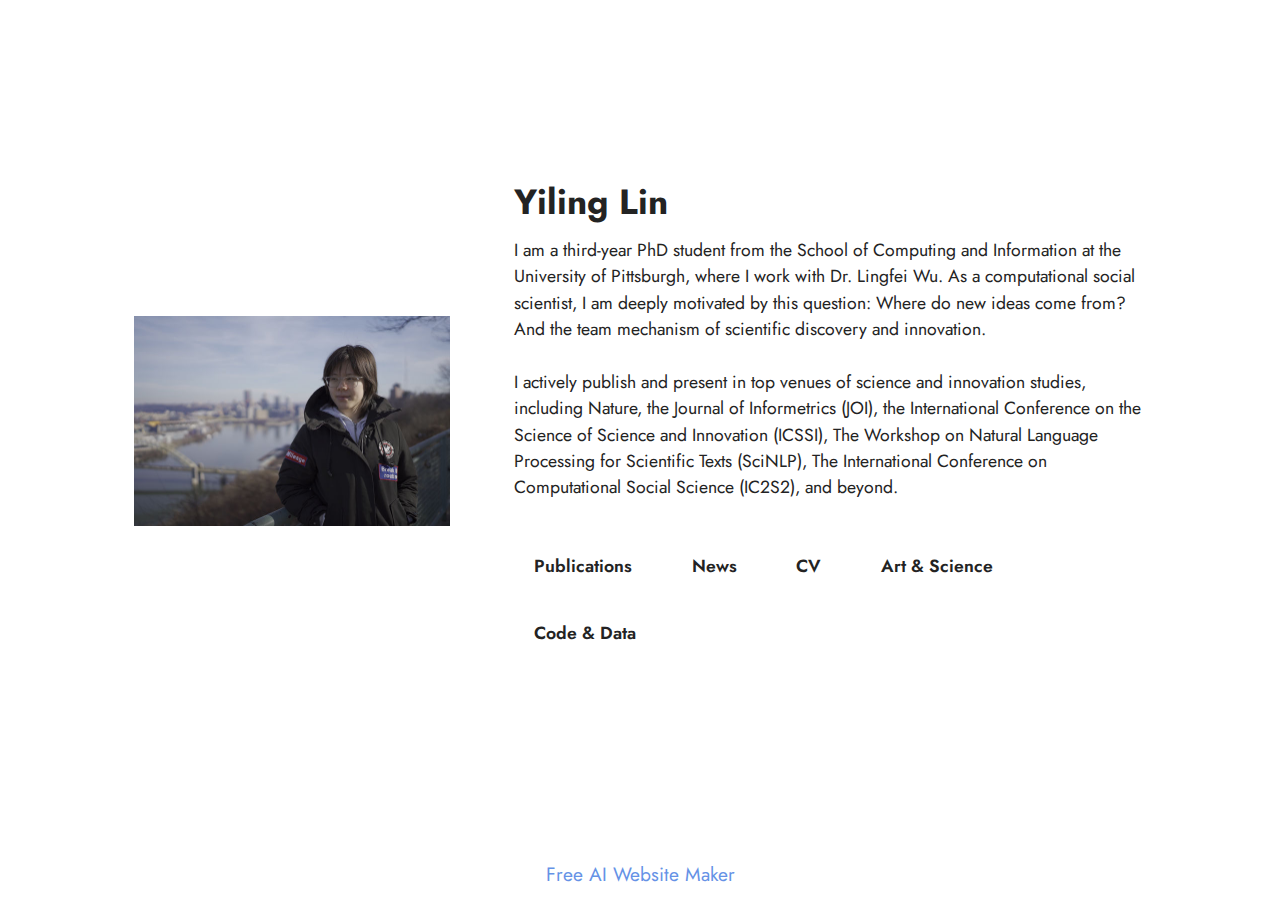
==== index.html @ d77436ad "create github pages" ====
<!DOCTYPE html>
<html  >
<head>
  <!-- Site made with Mobirise Website Builder v5.7.12, https://mobirise.com -->
  <meta charset="UTF-8">
  <meta http-equiv="X-UA-Compatible" content="IE=edge">
  <meta name="generator" content="Mobirise v5.7.12, mobirise.com">
  <meta name="viewport" content="width=device-width, initial-scale=1, minimum-scale=1">
  <link rel="shortcut icon" href="assets/images/logo5.png" type="image/x-icon">
  <meta name="description" content="">
  
  
  <title>Yiling Lin</title>
  <link rel="stylesheet" href="assets/bootstrap/css/bootstrap.min.css">
  <link rel="stylesheet" href="assets/bootstrap/css/bootstrap-grid.min.css">
  <link rel="stylesheet" href="assets/bootstrap/css/bootstrap-reboot.min.css">
  <link rel="stylesheet" href="assets/theme/css/style.css">
  <link rel="preload" href="https://fonts.googleapis.com/css?family=Jost:100,200,300,400,500,600,700,800,900,100i,200i,300i,400i,500i,600i,700i,800i,900i&display=swap" as="style" onload="this.onload=null;this.rel='stylesheet'">
  <noscript><link rel="stylesheet" href="https://fonts.googleapis.com/css?family=Jost:100,200,300,400,500,600,700,800,900,100i,200i,300i,400i,500i,600i,700i,800i,900i&display=swap"></noscript>
  <link rel="preload" as="style" href="assets/mobirise/css/mbr-additional.css"><link rel="stylesheet" href="assets/mobirise/css/mbr-additional.css" type="text/css">

  
  
  
</head>
<body>
  
  <section data-bs-version="5.1" class="features16 cid-sK4haHyXqP" id="features17-y">
    

    
    <div class="container">
        <div class="content-wrapper">
            <div class="row align-items-center">
                <div class="col-12 col-lg-4">
                    <div class="image-wrapper">
                        <img src="assets/images/yiling-632x421.jpg" alt="Mobirise">
                    </div>
                </div>
                <div class="col-12 col-lg">
                    <div class="text-wrapper">
                        <h6 class="card-title mbr-fonts-style display-5"><strong>Yiling Lin</strong></h6>
                        <p class="mbr-text mbr-fonts-style mb-4 display-4">I am a third-year PhD student from the School of Computing and Information at the University of Pittsburgh, where I work with Dr. Lingfei Wu. As a computational social scientist, I am deeply motivated by this question: Where do new ideas come from? And the team mechanism of scientific discovery and innovation.&nbsp;<br><br>I actively publish and present in top venues of science and innovation studies, including Nature, the Journal of Informetrics (JOI), the International Conference on the Science of Science and Innovation (ICSSI), The Workshop on Natural Language Processing for Scientific Texts (SciNLP), The International Conference on Computational Social Science (IC2S2), and beyond.<br></p>
                        <div class="mbr-section-btn mt-3"><a class="btn btn-black-outline display-4" href="page4.html">Publications</a> <a class="btn btn-black-outline display-4" href="page3.html">News</a> <a class="btn btn-black-outline display-4" href="assets/files/YilingLin_CV.pdf" target="_blank">CV</a> <a class="btn btn-black-outline display-4" href="page6.html">Art &amp; Science</a> <a class="btn btn-black-outline display-4" href="page5.html" target="_blank">Code &amp; Data</a></div>
                    </div>
                </div>
            </div>
        </div>
    </div>
</section><section class="display-7" style="padding: 0;align-items: center;justify-content: center;flex-wrap: wrap;    align-content: center;display: flex;position: relative;height: 4rem;"><a href="https://mobiri.se/" style="flex: 1 1;height: 4rem;position: absolute;width: 100%;z-index: 1;"><img alt="" style="height: 4rem;" src="[data-uri]"></a><p style="margin: 0;text-align: center;" class="display-7">&#8204;</p><a style="z-index:1" href="https://mobirise.com/builder/ai-website-maker.html">Free AI Website Maker</a></section><script src="assets/bootstrap/js/bootstrap.bundle.min.js"></script>  <script src="assets/smoothscroll/smooth-scroll.js"></script>  <script src="assets/ytplayer/index.js"></script>  <script src="assets/theme/js/script.js"></script>  
  
  
</body>
</html>
---- assets/theme/css/style.css ----
@charset "UTF-8";
section {
  background-color: #ffffff;
}

body {
  font-style: normal;
  line-height: 1.5;
  font-weight: 400;
  color: #232323;
  position: relative;
}

button {
  background-color: transparent;
  border-color: transparent;
}

section,
.container,
.container-fluid {
  position: relative;
  word-wrap: break-word;
}

a.mbr-iconfont:hover {
  text-decoration: none;
}

.article .lead p,
.article .lead ul,
.article .lead ol,
.article .lead pre,
.article .lead blockquote {
  margin-bottom: 0;
}

a {
  font-style: normal;
  font-weight: 400;
  cursor: pointer;
}
a, a:hover {
  text-decoration: none;
}

.mbr-section-title {
  font-style: normal;
  line-height: 1.3;
}

.mbr-section-subtitle {
  line-height: 1.3;
}

.mbr-text {
  font-style: normal;
  line-height: 1.7;
}

h1,
h2,
h3,
h4,
h5,
h6,
.display-1,
.display-2,
.display-4,
.display-5,
.display-7,
span,
p,
a {
  line-height: 1;
  word-break: break-word;
  word-wrap: break-word;
  font-weight: 400;
}

b,
strong {
  font-weight: bold;
}

input:-webkit-autofill, input:-webkit-autofill:hover, input:-webkit-autofill:focus, input:-webkit-autofill:active {
  transition-delay: 9999s;
  -webkit-transition-property: background-color, color;
  transition-property: background-color, color;
}

textarea[type=hidden] {
  display: none;
}

section {
  background-position: 50% 50%;
  background-repeat: no-repeat;
  background-size: cover;
}
section .mbr-background-video,
section .mbr-background-video-preview {
  position: absolute;
  bottom: 0;
  left: 0;
  right: 0;
  top: 0;
}

.hidden {
  visibility: hidden;
}

.mbr-z-index20 {
  z-index: 20;
}

/*! Base colors */
.mbr-white {
  color: #ffffff;
}

.mbr-black {
  color: #111111;
}

.mbr-bg-white {
  background-color: #ffffff;
}

.mbr-bg-black {
  background-color: #000000;
}

/*! Text-aligns */
.align-left {
  text-align: left;
}

.align-center {
  text-align: center;
}

.align-right {
  text-align: right;
}

/*! Font-weight  */
.mbr-light {
  font-weight: 300;
}

.mbr-regular {
  font-weight: 400;
}

.mbr-semibold {
  font-weight: 500;
}

.mbr-bold {
  font-weight: 700;
}

/*! Media  */
.media-content {
  flex-basis: 100%;
}

.media-container-row {
  display: flex;
  flex-direction: row;
  flex-wrap: wrap;
  justify-content: center;
  align-content: center;
  align-items: start;
}
.media-container-row .media-size-item {
  width: 400px;
}

.media-container-column {
  display: flex;
  flex-direction: column;
  flex-wrap: wrap;
  justify-content: center;
  align-content: center;
  align-items: stretch;
}
.media-container-column > * {
  width: 100%;
}

@media (min-width: 992px) {
  .media-container-row {
    flex-wrap: nowrap;
  }
}
figure {
  margin-bottom: 0;
  overflow: hidden;
}

figure[mbr-media-size] {
  transition: width 0.1s;
}

img,
iframe {
  display: block;
  width: 100%;
}

.card {
  background-color: transparent;
  border: none;
}

.card-box {
  width: 100%;
}

.card-img {
  text-align: center;
  flex-shrink: 0;
  -webkit-flex-shrink: 0;
}

.media {
  max-width: 100%;
  margin: 0 auto;
}

.mbr-figure {
  align-self: center;
}

.media-container > div {
  max-width: 100%;
}

.mbr-figure img,
.card-img img {
  width: 100%;
}

@media (max-width: 991px) {
  .media-size-item {
    width: auto !important;
  }

  .media {
    width: auto;
  }

  .mbr-figure {
    width: 100% !important;
  }
}
/*! Buttons */
.mbr-section-btn {
  margin-left: -0.6rem;
  margin-right: -0.6rem;
  font-size: 0;
}

.btn {
  font-weight: 600;
  border-width: 1px;
  font-style: normal;
  margin: 0.6rem 0.6rem;
  white-space: normal;
  transition: all 0.2s ease-in-out;
  display: inline-flex;
  align-items: center;
  justify-content: center;
  word-break: break-word;
}

.btn-sm {
  font-weight: 600;
  letter-spacing: 0px;
  transition: all 0.3s ease-in-out;
}

.btn-md {
  font-weight: 600;
  letter-spacing: 0px;
  transition: all 0.3s ease-in-out;
}

.btn-lg {
  font-weight: 600;
  letter-spacing: 0px;
  transition: all 0.3s ease-in-out;
}

.btn-form {
  margin: 0;
}
.btn-form:hover {
  cursor: pointer;
}

nav .mbr-section-btn {
  margin-left: 0rem;
  margin-right: 0rem;
}

/*! Btn icon margin */
.btn .mbr-iconfont,
.btn.btn-sm .mbr-iconfont {
  order: 1;
  cursor: pointer;
  margin-left: 0.5rem;
  vertical-align: sub;
}

.btn.btn-md .mbr-iconfont,
.btn.btn-md .mbr-iconfont {
  margin-left: 0.8rem;
}

.mbr-regular {
  font-weight: 400;
}

.mbr-semibold {
  font-weight: 500;
}

.mbr-bold {
  font-weight: 700;
}

[type=submit] {
  -webkit-appearance: none;
}

/*! Full-screen */
.mbr-fullscreen .mbr-overlay {
  min-height: 100vh;
}

.mbr-fullscreen {
  display: flex;
  display: -moz-flex;
  display: -ms-flex;
  display: -o-flex;
  align-items: center;
  min-height: 100vh;
  padding-top: 3rem;
  padding-bottom: 3rem;
}

/*! Map */
.map {
  height: 25rem;
  position: relative;
}
.map iframe {
  width: 100%;
  height: 100%;
}

/*! Scroll to top arrow */
.mbr-arrow-up {
  bottom: 25px;
  right: 90px;
  position: fixed;
  text-align: right;
  z-index: 5000;
  color: #ffffff;
  font-size: 22px;
}

.mbr-arrow-up a {
  background: rgba(0, 0, 0, 0.2);
  border-radius: 50%;
  color: #fff;
  display: inline-block;
  height: 60px;
  width: 60px;
  border: 2px solid #fff;
  outline-style: none !important;
  position: relative;
  text-decoration: none;
  transition: all 0.3s ease-in-out;
  cursor: pointer;
  text-align: center;
}
.mbr-arrow-up a:hover {
  background-color: rgba(0, 0, 0, 0.4);
}
.mbr-arrow-up a i {
  line-height: 60px;
}

.mbr-arrow-up-icon {
  display: block;
  color: #fff;
}

.mbr-arrow-up-icon::before {
  content: "›";
  display: inline-block;
  font-family: serif;
  font-size: 22px;
  line-height: 1;
  font-style: normal;
  position: relative;
  top: 6px;
  left: -4px;
  transform: rotate(-90deg);
}

/*! Arrow Down */
.mbr-arrow {
  position: absolute;
  bottom: 45px;
  left: 50%;
  width: 60px;
  height: 60px;
  cursor: pointer;
  background-color: rgba(80, 80, 80, 0.5);
  border-radius: 50%;
  transform: translateX(-50%);
}
@media (max-width: 767px) {
  .mbr-arrow {
    display: none;
  }
}
.mbr-arrow > a {
  display: inline-block;
  text-decoration: none;
  outline-style: none;
  -webkit-animation: arrowdown 1.7s ease-in-out infinite;
          animation: arrowdown 1.7s ease-in-out infinite;
  color: #ffffff;
}
.mbr-arrow > a > i {
  position: absolute;
  top: -2px;
  left: 15px;
  font-size: 2rem;
}

#scrollToTop a i::before {
  content: "";
  position: absolute;
  display: block;
  border-bottom: 2.5px solid #fff;
  border-left: 2.5px solid #fff;
  width: 27.8%;
  height: 27.8%;
  left: 50%;
  top: 51%;
  transform: translateY(-30%) translateX(-50%) rotate(135deg);
}

@keyframes arrowdown {
  0% {
    transform: translateY(0px);
  }
  50% {
    transform: translateY(-5px);
  }
  100% {
    transform: translateY(0px);
  }
}
@-webkit-keyframes arrowdown {
  0% {
    transform: translateY(0px);
  }
  50% {
    transform: translateY(-5px);
  }
  100% {
    transform: translateY(0px);
  }
}
@media (max-width: 500px) {
  .mbr-arrow-up {
    left: 0;
    right: 0;
    text-align: center;
  }
}
/*Gradients animation*/
@keyframes gradient-animation {
  from {
    background-position: 0% 100%;
    -webkit-animation-timing-function: ease-in-out;
            animation-timing-function: ease-in-out;
  }
  to {
    background-position: 100% 0%;
    -webkit-animation-timing-function: ease-in-out;
            animation-timing-function: ease-in-out;
  }
}
@-webkit-keyframes gradient-animation {
  from {
    background-position: 0% 100%;
    -webkit-animation-timing-function: ease-in-out;
            animation-timing-function: ease-in-out;
  }
  to {
    background-position: 100% 0%;
    -webkit-animation-timing-function: ease-in-out;
            animation-timing-function: ease-in-out;
  }
}
.bg-gradient {
  background-size: 200% 200%;
  animation: gradient-animation 5s infinite alternate;
  -webkit-animation: gradient-animation 5s infinite alternate;
}

.menu .navbar-brand {
  display: -webkit-flex;
}
.menu .navbar-brand span {
  display: flex;
  display: -webkit-flex;
}
.menu .navbar-brand .navbar-caption-wrap {
  display: -webkit-flex;
}
.menu .navbar-brand .navbar-logo img {
  display: -webkit-flex;
  width: auto;
}
@media (min-width: 768px) and (max-width: 991px) {
  .menu .navbar-toggleable-sm .navbar-nav {
    display: -ms-flexbox;
  }
}
@media (max-width: 991px) {
  .menu .navbar-collapse {
    max-height: 93.5vh;
  }
  .menu .navbar-collapse.show {
    overflow: auto;
  }
}
@media (min-width: 992px) {
  .menu .navbar-nav.nav-dropdown {
    display: -webkit-flex;
  }
  .menu .navbar-toggleable-sm .navbar-collapse {
    display: -webkit-flex !important;
  }
  .menu .collapsed .navbar-collapse {
    max-height: 93.5vh;
  }
  .menu .collapsed .navbar-collapse.show {
    overflow: auto;
  }
}
@media (max-width: 767px) {
  .menu .navbar-collapse {
    max-height: 80vh;
  }
}

.nav-link .mbr-iconfont {
  margin-right: 0.5rem;
}

.navbar {
  display: -webkit-flex;
  -webkit-flex-wrap: wrap;
  -webkit-align-items: center;
  -webkit-justify-content: space-between;
}

.navbar-collapse {
  -webkit-flex-basis: 100%;
  -webkit-flex-grow: 1;
  -webkit-align-items: center;
}

.nav-dropdown .link {
  padding: 0.667em 1.667em !important;
  margin: 0 !important;
}

.nav {
  display: -webkit-flex;
  -webkit-flex-wrap: wrap;
}

.row {
  display: -webkit-flex;
  -webkit-flex-wrap: wrap;
}

.justify-content-center {
  -webkit-justify-content: center;
}

.form-inline {
  display: -webkit-flex;
}

.card-wrapper {
  -webkit-flex: 1;
}

.carousel-control {
  z-index: 10;
  display: -webkit-flex;
}

.carousel-controls {
  display: -webkit-flex;
}

.media {
  display: -webkit-flex;
}

.form-group:focus {
  outline: none;
}

.jq-selectbox__select {
  padding: 7px 0;
  position: relative;
}

.jq-selectbox__dropdown {
  overflow: hidden;
  border-radius: 10px;
  position: absolute;
  top: 100%;
  left: 0 !important;
  width: 100% !important;
}

.jq-selectbox__trigger-arrow {
  right: 0;
  transform: translateY(-50%);
}

.jq-selectbox li {
  padding: 1.07em 0.5em;
}

input[type=range] {
  padding-left: 0 !important;
  padding-right: 0 !important;
}

.modal-dialog,
.modal-content {
  height: 100%;
}

.modal-dialog .carousel-inner {
  height: calc(100vh - 1.75rem);
}
@media (max-width: 575px) {
  .modal-dialog .carousel-inner {
    height: calc(100vh - 1rem);
  }
}

.carousel-item {
  text-align: center;
}

.carousel-item img {
  margin: auto;
}

.navbar-toggler {
  align-self: flex-start;
  padding: 0.25rem 0.75rem;
  font-size: 1.25rem;
  line-height: 1;
  background: transparent;
  border: 1px solid transparent;
  border-radius: 0.25rem;
}

.navbar-toggler:focus,
.navbar-toggler:hover {
  text-decoration: none;
  box-shadow: none;
}

.navbar-toggler-icon {
  display: inline-block;
  width: 1.5em;
  height: 1.5em;
  vertical-align: middle;
  content: "";
  background: no-repeat center center;
  background-size: 100% 100%;
}

.navbar-toggler-left {
  position: absolute;
  left: 1rem;
}

.navbar-toggler-right {
  position: absolute;
  right: 1rem;
}

.card-img {
  width: auto;
}

.menu .navbar.collapsed:not(.beta-menu) {
  flex-direction: column;
}

.carousel-item.active,
.carousel-item-next,
.carousel-item-prev {
  display: flex;
}

.note-air-layout .dropup .dropdown-menu,
.note-air-layout .navbar-fixed-bottom .dropdown .dropdown-menu {
  bottom: initial !important;
}

html,
body {
  height: auto;
  min-height: 100vh;
}

.dropup .dropdown-toggle::after {
  display: none;
}

.form-asterisk {
  font-family: initial;
  position: absolute;
  top: -2px;
  font-weight: normal;
}

.form-control-label {
  position: relative;
  cursor: pointer;
  margin-bottom: 0.357em;
  padding: 0;
}

.alert {
  color: #ffffff;
  border-radius: 0;
  border: 0;
  font-size: 1.1rem;
  line-height: 1.5;
  margin-bottom: 1.875rem;
  padding: 1.25rem;
  position: relative;
  text-align: center;
}
.alert.alert-form::after {
  background-color: inherit;
  bottom: -7px;
  content: "";
  display: block;
  height: 14px;
  left: 50%;
  margin-left: -7px;
  position: absolute;
  transform: rotate(45deg);
  width: 14px;
}

.form-control {
  background-color: #ffffff;
  background-clip: border-box;
  color: #232323;
  line-height: 1rem !important;
  height: auto;
  padding: 0.6rem 1.2rem;
  transition: border-color 0.25s ease 0s;
  border: 1px solid transparent !important;
  border-radius: 4px;
  box-shadow: rgba(0, 0, 0, 0.07) 0px 1px 1px 0px, rgba(0, 0, 0, 0.07) 0px 1px 3px 0px, rgba(0, 0, 0, 0.03) 0px 0px 0px 1px;
}
.form-active .form-control:invalid {
  border-color: red;
}

form .row {
  margin-left: -0.6rem;
  margin-right: -0.6rem;
}
form .row [class*=col] {
  padding-left: 0.6rem;
  padding-right: 0.6rem;
}

form .mbr-section-btn {
  margin: 0;
  padding-left: 0.6rem;
  padding-right: 0.6rem;
}

form .btn {
  display: flex;
  padding: 0.6rem 1.2rem;
  margin: 0;
}

form .form-check-input {
  margin-top: 0.5;
}

textarea.form-control {
  line-height: 1.5rem !important;
}

.form-group {
  margin-bottom: 1.2rem;
}

.form-control,
form .btn {
  min-height: 48px;
}

.gdpr-block label span.textGDPR input[name=gdpr] {
  top: 7px;
}

.form-control:focus {
  box-shadow: none;
}

:focus {
  outline: none;
}

.mbr-overlay {
  background-color: #000;
  bottom: 0;
  left: 0;
  opacity: 0.5;
  position: absolute;
  right: 0;
  top: 0;
  z-index: 0;
  pointer-events: none;
}

blockquote {
  font-style: italic;
  padding: 3rem;
  font-size: 1.09rem;
  position: relative;
  border-left: 3px solid;
}

ul,
ol,
pre,
blockquote {
  margin-bottom: 2.3125rem;
}

.mt-4 {
  margin-top: 2rem !important;
}

.mb-4 {
  margin-bottom: 2rem !important;
}

@media (min-width: 992px) {
  .container {
    padding-left: 16px;
    padding-right: 16px;
  }

  .row {
    margin-left: -16px;
    margin-right: -16px;
  }
  .row > [class*=col] {
    padding-left: 16px;
    padding-right: 16px;
  }
}
@media (min-width: 768px) {
  .container-fluid {
    padding-left: 32px;
    padding-right: 32px;
  }
}
@media (min-width: 768px) and (max-width: 991px) {
  .mbr-container {
    padding-left: 32px;
    padding-right: 32px;
  }
}
@media (max-width: 767px) {
  .mbr-container {
    padding-left: 16px;
    padding-right: 16px;
  }
}
.card-wrapper,
.item-wrapper {
  overflow: hidden;
}

.app-video-wrapper > img {
  opacity: 1;
}

.item {
  position: relative;
}

.dropdown-menu .dropdown-menu {
  left: 100%;
}

.dropdown-item + .dropdown-menu {
  display: none;
}

.dropdown-item:hover + .dropdown-menu,
.dropdown-menu:hover {
  display: block;
}

@media (min-aspect-ratio: 16/9) {
  .mbr-video-foreground {
    height: 300% !important;
    top: -100% !important;
  }
}
@media (max-aspect-ratio: 16/9) {
  .mbr-video-foreground {
    width: 300% !important;
    left: -100% !important;
  }
}.engine {
	position: absolute;
	text-indent: -2400px;
	text-align: center;
	padding: 0;
	top: 0;
	left: -2400px;
}
---- assets/mobirise/css/mbr-additional.css ----
body {
  font-family: Jost;
}
.display-1 {
  font-family: 'Jost', sans-serif;
  font-size: 4.6rem;
  line-height: 1.1;
}
.display-1 > .mbr-iconfont {
  font-size: 5.75rem;
}
.display-2 {
  font-family: 'Jost', sans-serif;
  font-size: 3rem;
  line-height: 1.1;
}
.display-2 > .mbr-iconfont {
  font-size: 3.75rem;
}
.display-4 {
  font-family: 'Jost', sans-serif;
  font-size: 1.1rem;
  line-height: 1.5;
}
.display-4 > .mbr-iconfont {
  font-size: 1.375rem;
}
.display-5 {
  font-family: 'Jost', sans-serif;
  font-size: 2.2rem;
  line-height: 1.5;
}
.display-5 > .mbr-iconfont {
  font-size: 2.75rem;
}
.display-7 {
  font-family: 'Jost', sans-serif;
  font-size: 1.2rem;
  line-height: 1.5;
}
.display-7 > .mbr-iconfont {
  font-size: 1.5rem;
}
/* ---- Fluid typography for mobile devices ---- */
/* 1.4 - font scale ratio ( bootstrap == 1.42857 ) */
/* 100vw - current viewport width */
/* (48 - 20)  48 == 48rem == 768px, 20 == 20rem == 320px(minimal supported viewport) */
/* 0.65 - min scale variable, may vary */
@media (max-width: 992px) {
  .display-1 {
    font-size: 3.68rem;
  }
}
@media (max-width: 768px) {
  .display-1 {
    font-size: 3.22rem;
    font-size: calc( 2.26rem + (4.6 - 2.26) * ((100vw - 20rem) / (48 - 20)));
    line-height: calc( 1.1 * (2.26rem + (4.6 - 2.26) * ((100vw - 20rem) / (48 - 20))));
  }
  .display-2 {
    font-size: 2.4rem;
    font-size: calc( 1.7rem + (3 - 1.7) * ((100vw - 20rem) / (48 - 20)));
    line-height: calc( 1.3 * (1.7rem + (3 - 1.7) * ((100vw - 20rem) / (48 - 20))));
  }
  .display-4 {
    font-size: 0.88rem;
    font-size: calc( 1.0350000000000001rem + (1.1 - 1.0350000000000001) * ((100vw - 20rem) / (48 - 20)));
    line-height: calc( 1.4 * (1.0350000000000001rem + (1.1 - 1.0350000000000001) * ((100vw - 20rem) / (48 - 20))));
  }
  .display-5 {
    font-size: 1.76rem;
    font-size: calc( 1.42rem + (2.2 - 1.42) * ((100vw - 20rem) / (48 - 20)));
    line-height: calc( 1.4 * (1.42rem + (2.2 - 1.42) * ((100vw - 20rem) / (48 - 20))));
  }
  .display-7 {
    font-size: 0.96rem;
    font-size: calc( 1.07rem + (1.2 - 1.07) * ((100vw - 20rem) / (48 - 20)));
    line-height: calc( 1.4 * (1.07rem + (1.2 - 1.07) * ((100vw - 20rem) / (48 - 20))));
  }
}
/* Buttons */
.btn {
  padding: 0.6rem 1.2rem;
  border-radius: 4px;
}
.btn-sm {
  padding: 0.6rem 1.2rem;
  border-radius: 4px;
}
.btn-md {
  padding: 0.6rem 1.2rem;
  border-radius: 4px;
}
.btn-lg {
  padding: 1rem 2.6rem;
  border-radius: 4px;
}
.bg-primary {
  background-color: #6592e6 !important;
}
.bg-success {
  background-color: #40b0bf !important;
}
.bg-info {
  background-color: #47b5ed !important;
}
.bg-warning {
  background-color: #ffe161 !important;
}
.bg-danger {
  background-color: #ff9966 !important;
}
.btn-primary,
.btn-primary:active {
  background-color: #6592e6 !important;
  border-color: #6592e6 !important;
  color: #ffffff !important;
  box-shadow: 0 2px 2px 0 rgba(0, 0, 0, 0.2);
}
.btn-primary:hover,
.btn-primary:focus,
.btn-primary.focus,
.btn-primary.active {
  color: #ffffff !important;
  background-color: #2260d2 !important;
  border-color: #2260d2 !important;
  box-shadow: 0 2px 5px 0 rgba(0, 0, 0, 0.2);
}
.btn-primary.disabled,
.btn-primary:disabled {
  color: #ffffff !important;
  background-color: #2260d2 !important;
  border-color: #2260d2 !important;
}
.btn-secondary,
.btn-secondary:active {
  background-color: #ff6666 !important;
  border-color: #ff6666 !important;
  color: #ffffff !important;
  box-shadow: 0 2px 2px 0 rgba(0, 0, 0, 0.2);
}
.btn-secondary:hover,
.btn-secondary:focus,
.btn-secondary.focus,
.btn-secondary.active {
  color: #ffffff !important;
  background-color: #ff0f0f !important;
  border-color: #ff0f0f !important;
  box-shadow: 0 2px 5px 0 rgba(0, 0, 0, 0.2);
}
.btn-secondary.disabled,
.btn-secondary:disabled {
  color: #ffffff !important;
  background-color: #ff0f0f !important;
  border-color: #ff0f0f !important;
}
.btn-info,
.btn-info:active {
  background-color: #47b5ed !important;
  border-color: #47b5ed !important;
  color: #ffffff !important;
  box-shadow: 0 2px 2px 0 rgba(0, 0, 0, 0.2);
}
.btn-info:hover,
.btn-info:focus,
.btn-info.focus,
.btn-info.active {
  color: #ffffff !important;
  background-color: #148cca !important;
  border-color: #148cca !important;
  box-shadow: 0 2px 5px 0 rgba(0, 0, 0, 0.2);
}
.btn-info.disabled,
.btn-info:disabled {
  color: #ffffff !important;
  background-color: #148cca !important;
  border-color: #148cca !important;
}
.btn-success,
.btn-success:active {
  background-color: #40b0bf !important;
  border-color: #40b0bf !important;
  color: #ffffff !important;
  box-shadow: 0 2px 2px 0 rgba(0, 0, 0, 0.2);
}
.btn-success:hover,
.btn-success:focus,
.btn-success.focus,
.btn-success.active {
  color: #ffffff !important;
  background-color: #2a747e !important;
  border-color: #2a747e !important;
  box-shadow: 0 2px 5px 0 rgba(0, 0, 0, 0.2);
}
.btn-success.disabled,
.btn-success:disabled {
  color: #ffffff !important;
  background-color: #2a747e !important;
  border-color: #2a747e !important;
}
.btn-warning,
.btn-warning:active {
  background-color: #ffe161 !important;
  border-color: #ffe161 !important;
  color: #614f00 !important;
  box-shadow: 0 2px 2px 0 rgba(0, 0, 0, 0.2);
}
.btn-warning:hover,
.btn-warning:focus,
.btn-warning.focus,
.btn-warning.active {
  color: #0a0800 !important;
  background-color: #ffd10a !important;
  border-color: #ffd10a !important;
  box-shadow: 0 2px 5px 0 rgba(0, 0, 0, 0.2);
}
.btn-warning.disabled,
.btn-warning:disabled {
  color: #614f00 !important;
  background-color: #ffd10a !important;
  border-color: #ffd10a !important;
}
.btn-danger,
.btn-danger:active {
  background-color: #ff9966 !important;
  border-color: #ff9966 !important;
  color: #ffffff !important;
  box-shadow: 0 2px 2px 0 rgba(0, 0, 0, 0.2);
}
.btn-danger:hover,
.btn-danger:focus,
.btn-danger.focus,
.btn-danger.active {
  color: #ffffff !important;
  background-color: #ff5f0f !important;
  border-color: #ff5f0f !important;
  box-shadow: 0 2px 5px 0 rgba(0, 0, 0, 0.2);
}
.btn-danger.disabled,
.btn-danger:disabled {
  color: #ffffff !important;
  background-color: #ff5f0f !important;
  border-color: #ff5f0f !important;
}
.btn-white,
.btn-white:active {
  background-color: #fafafa !important;
  border-color: #fafafa !important;
  color: #7a7a7a !important;
  box-shadow: 0 2px 2px 0 rgba(0, 0, 0, 0.2);
}
.btn-white:hover,
.btn-white:focus,
.btn-white.focus,
.btn-white.active {
  color: #4f4f4f !important;
  background-color: #cfcfcf !important;
  border-color: #cfcfcf !important;
  box-shadow: 0 2px 5px 0 rgba(0, 0, 0, 0.2);
}
.btn-white.disabled,
.btn-white:disabled {
  color: #7a7a7a !important;
  background-color: #cfcfcf !important;
  border-color: #cfcfcf !important;
}
.btn-black,
.btn-black:active {
  background-color: #232323 !important;
  border-color: #232323 !important;
  color: #ffffff !important;
  box-shadow: 0 2px 2px 0 rgba(0, 0, 0, 0.2);
}
.btn-black:hover,
.btn-black:focus,
.btn-black.focus,
.btn-black.active {
  color: #ffffff !important;
  background-color: #000000 !important;
  border-color: #000000 !important;
  box-shadow: 0 2px 5px 0 rgba(0, 0, 0, 0.2);
}
.btn-black.disabled,
.btn-black:disabled {
  color: #ffffff !important;
  background-color: #000000 !important;
  border-color: #000000 !important;
}
.btn-primary-outline,
.btn-primary-outline:active {
  background-color: transparent !important;
  border-color: transparent;
  color: #6592e6;
}
.btn-primary-outline:hover,
.btn-primary-outline:focus,
.btn-primary-outline.focus,
.btn-primary-outline.active {
  color: #2260d2 !important;
  background-color: transparent!important;
  border-color: transparent!important;
  box-shadow: none!important;
}
.btn-primary-outline.disabled,
.btn-primary-outline:disabled {
  color: #ffffff !important;
  background-color: #6592e6 !important;
  border-color: #6592e6 !important;
}
.btn-secondary-outline,
.btn-secondary-outline:active {
  background-color: transparent !important;
  border-color: transparent;
  color: #ff6666;
}
.btn-secondary-outline:hover,
.btn-secondary-outline:focus,
.btn-secondary-outline.focus,
.btn-secondary-outline.active {
  color: #ff0f0f !important;
  background-color: transparent!important;
  border-color: transparent!important;
  box-shadow: none!important;
}
.btn-secondary-outline.disabled,
.btn-secondary-outline:disabled {
  color: #ffffff !important;
  background-color: #ff6666 !important;
  border-color: #ff6666 !important;
}
.btn-info-outline,
.btn-info-outline:active {
  background-color: transparent !important;
  border-color: transparent;
  color: #47b5ed;
}
.btn-info-outline:hover,
.btn-info-outline:focus,
.btn-info-outline.focus,
.btn-info-outline.active {
  color: #148cca !important;
  background-color: transparent!important;
  border-color: transparent!important;
  box-shadow: none!important;
}
.btn-info-outline.disabled,
.btn-info-outline:disabled {
  color: #ffffff !important;
  background-color: #47b5ed !important;
  border-color: #47b5ed !important;
}
.btn-success-outline,
.btn-success-outline:active {
  background-color: transparent !important;
  border-color: transparent;
  color: #40b0bf;
}
.btn-success-outline:hover,
.btn-success-outline:focus,
.btn-success-outline.focus,
.btn-success-outline.active {
  color: #2a747e !important;
  background-color: transparent!important;
  border-color: transparent!important;
  box-shadow: none!important;
}
.btn-success-outline.disabled,
.btn-success-outline:disabled {
  color: #ffffff !important;
  background-color: #40b0bf !important;
  border-color: #40b0bf !important;
}
.btn-warning-outline,
.btn-warning-outline:active {
  background-color: transparent !important;
  border-color: transparent;
  color: #ffe161;
}
.btn-warning-outline:hover,
.btn-warning-outline:focus,
.btn-warning-outline.focus,
.btn-warning-outline.active {
  color: #ffd10a !important;
  background-color: transparent!important;
  border-color: transparent!important;
  box-shadow: none!important;
}
.btn-warning-outline.disabled,
.btn-warning-outline:disabled {
  color: #614f00 !important;
  background-color: #ffe161 !important;
  border-color: #ffe161 !important;
}
.btn-danger-outline,
.btn-danger-outline:active {
  background-color: transparent !important;
  border-color: transparent;
  color: #ff9966;
}
.btn-danger-outline:hover,
.btn-danger-outline:focus,
.btn-danger-outline.focus,
.btn-danger-outline.active {
  color: #ff5f0f !important;
  background-color: transparent!important;
  border-color: transparent!important;
  box-shadow: none!important;
}
.btn-danger-outline.disabled,
.btn-danger-outline:disabled {
  color: #ffffff !important;
  background-color: #ff9966 !important;
  border-color: #ff9966 !important;
}
.btn-black-outline,
.btn-black-outline:active {
  background-color: transparent !important;
  border-color: transparent;
  color: #232323;
}
.btn-black-outline:hover,
.btn-black-outline:focus,
.btn-black-outline.focus,
.btn-black-outline.active {
  color: #000000 !important;
  background-color: transparent!important;
  border-color: transparent!important;
  box-shadow: none!important;
}
.btn-black-outline.disabled,
.btn-black-outline:disabled {
  color: #ffffff !important;
  background-color: #232323 !important;
  border-color: #232323 !important;
}
.btn-white-outline,
.btn-white-outline:active {
  background-color: transparent !important;
  border-color: transparent;
  color: #fafafa;
}
.btn-white-outline:hover,
.btn-white-outline:focus,
.btn-white-outline.focus,
.btn-white-outline.active {
  color: #cfcfcf !important;
  background-color: transparent!important;
  border-color: transparent!important;
  box-shadow: none!important;
}
.btn-white-outline.disabled,
.btn-white-outline:disabled {
  color: #7a7a7a !important;
  background-color: #fafafa !important;
  border-color: #fafafa !important;
}
.text-primary {
  color: #6592e6 !important;
}
.text-secondary {
  color: #ff6666 !important;
}
.text-success {
  color: #40b0bf !important;
}
.text-info {
  color: #47b5ed !important;
}
.text-warning {
  color: #ffe161 !important;
}
.text-danger {
  color: #ff9966 !important;
}
.text-white {
  color: #fafafa !important;
}
.text-black {
  color: #232323 !important;
}
a.text-primary:hover,
a.text-primary:focus,
a.text-primary.active {
  color: #205ac5 !important;
}
a.text-secondary:hover,
a.text-secondary:focus,
a.text-secondary.active {
  color: #ff0000 !important;
}
a.text-success:hover,
a.text-success:focus,
a.text-success.active {
  color: #266a73 !important;
}
a.text-info:hover,
a.text-info:focus,
a.text-info.active {
  color: #1283bc !important;
}
a.text-warning:hover,
a.text-warning:focus,
a.text-warning.active {
  color: #facb00 !important;
}
a.text-danger:hover,
a.text-danger:focus,
a.text-danger.active {
  color: #ff5500 !important;
}
a.text-white:hover,
a.text-white:focus,
a.text-white.active {
  color: #c7c7c7 !important;
}
a.text-black:hover,
a.text-black:focus,
a.text-black.active {
  color: #000000 !important;
}
a[class*="text-"]:not(.nav-link):not(.dropdown-item):not([role]):not(.navbar-caption) {
  position: relative;
  background-image: transparent;
  background-size: 10000px 2px;
  background-repeat: no-repeat;
  background-position: 0px 1.2em;
  background-position: -10000px 1.2em;
}
a[class*="text-"]:not(.nav-link):not(.dropdown-item):not([role]):not(.navbar-caption):hover {
  transition: background-position 2s ease-in-out;
  background-image: linear-gradient(currentColor 50%, currentColor 50%);
  background-position: 0px 1.2em;
}
.nav-tabs .nav-link.active {
  color: #6592e6;
}
.nav-tabs .nav-link:not(.active) {
  color: #232323;
}
.alert-success {
  background-color: #70c770;
}
.alert-info {
  background-color: #47b5ed;
}
.alert-warning {
  background-color: #ffe161;
}
.alert-danger {
  background-color: #ff9966;
}
.mbr-gallery-filter li.active .btn {
  background-color: #6592e6;
  border-color: #6592e6;
  color: #ffffff;
}
.mbr-gallery-filter li.active .btn:focus {
  box-shadow: none;
}
a,
a:hover {
  color: #6592e6;
}
.mbr-plan-header.bg-primary .mbr-plan-subtitle,
.mbr-plan-header.bg-primary .mbr-plan-price-desc {
  color: #ffffff;
}
.mbr-plan-header.bg-success .mbr-plan-subtitle,
.mbr-plan-header.bg-success .mbr-plan-price-desc {
  color: #a0d8df;
}
.mbr-plan-header.bg-info .mbr-plan-subtitle,
.mbr-plan-header.bg-info .mbr-plan-price-desc {
  color: #ffffff;
}
.mbr-plan-header.bg-warning .mbr-plan-subtitle,
.mbr-plan-header.bg-warning .mbr-plan-price-desc {
  color: #ffffff;
}
.mbr-plan-header.bg-danger .mbr-plan-subtitle,
.mbr-plan-header.bg-danger .mbr-plan-price-desc {
  color: #ffffff;
}
/* Scroll to top button*/
.scrollToTop_wraper {
  display: none;
}
.form-control {
  font-family: 'Jost', sans-serif;
  font-size: 1.1rem;
  line-height: 1.5;
  font-weight: 400;
}
.form-control > .mbr-iconfont {
  font-size: 1.375rem;
}
.form-control:hover,
.form-control:focus {
  box-shadow: rgba(0, 0, 0, 0.07) 0px 1px 1px 0px, rgba(0, 0, 0, 0.07) 0px 1px 3px 0px, rgba(0, 0, 0, 0.03) 0px 0px 0px 1px;
  border-color: #6592e6 !important;
}
.form-control:-webkit-input-placeholder {
  font-family: 'Jost', sans-serif;
  font-size: 1.1rem;
  line-height: 1.5;
  font-weight: 400;
}
.form-control:-webkit-input-placeholder > .mbr-iconfont {
  font-size: 1.375rem;
}
blockquote {
  border-color: #6592e6;
}
/* Forms */
.jq-selectbox li:hover,
.jq-selectbox li.selected {
  background-color: #6592e6;
  color: #ffffff;
}
.jq-number__spin {
  transition: 0.25s ease;
}
.jq-number__spin:hover {
  border-color: #6592e6;
}
.jq-selectbox .jq-selectbox__trigger-arrow,
.jq-number__spin.minus:after,
.jq-number__spin.plus:after {
  transition: 0.4s;
  border-top-color: #353535;
  border-bottom-color: #353535;
}
.jq-selectbox:hover .jq-selectbox__trigger-arrow,
.jq-number__spin.minus:hover:after,
.jq-number__spin.plus:hover:after {
  border-top-color: #6592e6;
  border-bottom-color: #6592e6;
}
.xdsoft_datetimepicker .xdsoft_calendar td.xdsoft_default,
.xdsoft_datetimepicker .xdsoft_calendar td.xdsoft_current,
.xdsoft_datetimepicker .xdsoft_timepicker .xdsoft_time_box > div > div.xdsoft_current {
  color: #ffffff !important;
  background-color: #6592e6 !important;
  box-shadow: none !important;
}
.xdsoft_datetimepicker .xdsoft_calendar td:hover,
.xdsoft_datetimepicker .xdsoft_timepicker .xdsoft_time_box > div > div:hover {
  color: #000000 !important;
  background: #ff6666 !important;
  box-shadow: none !important;
}
.lazy-bg {
  background-image: none !important;
}
.lazy-placeholder:not(section),
.lazy-none {
  display: block;
  position: relative;
  padding-bottom: 56.25%;
  width: 100%;
  height: auto;
}
iframe.lazy-placeholder,
.lazy-placeholder:after {
  content: '';
  position: absolute;
  width: 200px;
  height: 200px;
  background: transparent no-repeat center;
  background-size: contain;
  top: 50%;
  left: 50%;
  transform: translateX(-50%) translateY(-50%);
  background-image: url("data:image/svg+xml;charset=UTF-8,%3csvg width='32' height='32' viewBox='0 0 64 64' xmlns='http://www.w3.org/2000/svg' stroke='%236592e6' %3e%3cg fill='none' fill-rule='evenodd'%3e%3cg transform='translate(16 16)' stroke-width='2'%3e%3ccircle stroke-opacity='.5' cx='16' cy='16' r='16'/%3e%3cpath d='M32 16c0-9.94-8.06-16-16-16'%3e%3canimateTransform attributeName='transform' type='rotate' from='0 16 16' to='360 16 16' dur='1s' repeatCount='indefinite'/%3e%3c/path%3e%3c/g%3e%3c/g%3e%3c/svg%3e");
}
section.lazy-placeholder:after {
  opacity: 0.5;
}
body {
  overflow-x: hidden;
}
a {
  transition: color 0.6s;
}
.cid-sK4haHyXqP {
  padding-top: 6rem;
  padding-bottom: 6rem;
  background-color: #ffffff;
}
.cid-sK4haHyXqP .content-wrapper {
  background: #ffffff;
}
@media (max-width: 991px) {
  .cid-sK4haHyXqP .content-wrapper .image-wrapper {
    margin-bottom: 2rem;
  }
}
@media (max-width: 767px) {
  .cid-sK4haHyXqP .content-wrapper {
    padding: 1rem;
  }
}
@media (min-width: 768px) and (max-width: 991px) {
  .cid-sK4haHyXqP .content-wrapper {
    padding: 2rem;
  }
}
@media (min-width: 992px) {
  .cid-sK4haHyXqP .content-wrapper {
    padding: 5rem 3rem;
  }
  .cid-sK4haHyXqP .content-wrapper .text-wrapper {
    padding-left: 2rem;
  }
}
.cid-sK4haHyXqP .image-wrapper img {
  width: 100%;
  object-fit: cover;
}
.cid-sHP4jUs3po {
  padding-top: 2rem;
  padding-bottom: 2rem;
  background-color: #ffffff;
}
@media (max-width: 991px) {
  .cid-sHP4jUs3po .image-wrapper {
    margin-bottom: 1rem;
  }
}
.cid-sHP4jUs3po img {
  width: 100%;
}
@media (min-width: 992px) {
  .cid-sHP4jUs3po .text-wrapper {
    padding: 2rem;
  }
}
.cid-sIXgaRBSRT {
  background-image: url("../../../assets/images/lightning-1280p-1280x720.jpeg");
}
.cid-sIXgaRBSRT .mbr-text,
.cid-sIXgaRBSRT .mbr-section-btn {
  text-align: left;
  color: #e6c63b;
}
.cid-sIXgaRBSRT .mbr-section-title {
  color: #e6c63b;
}
.cid-tuxSkjyngw {
  padding-top: 5rem;
  padding-bottom: 5rem;
  background-image: url("../../../assets/images/background1.jpeg");
}
.cid-tuxSkjyngw ul {
  list-style: none;
  margin: 0;
  padding-left: 2.5rem;
}
.cid-tuxSkjyngw li {
  position: relative;
  margin-bottom: 1rem;
}
.cid-tuxSkjyngw ul li::before {
  position: absolute;
  left: -1.6rem;
  content: "\2022";
  color: #6592e6;
  font-weight: bold;
  font-size: 2rem;
  width: 1.6rem;
}
.cid-sIXjGyiwjg {
  padding-top: 5rem;
  padding-bottom: 5rem;
  background-color: #ffffff;
}
.cid-sIXjGyiwjg ul {
  list-style: none;
  margin: 0;
  padding-left: 2.5rem;
}
.cid-sIXjGyiwjg li {
  position: relative;
  margin-bottom: 1rem;
}
.cid-sIXjGyiwjg ul li::before {
  position: absolute;
  left: -1.6rem;
  content: "\2022";
  color: #6592e6;
  font-weight: bold;
  font-size: 2rem;
  width: 1.6rem;
}
.cid-t8GYd4qgl1 {
  padding-top: 6rem;
  padding-bottom: 6rem;
  background-color: #ffffff;
}
@media (max-width: 991px) {
  .cid-t8GYd4qgl1 .image-wrapper {
    margin-bottom: 1rem;
  }
}
.cid-t8GYd4qgl1 img {
  width: 100%;
}
@media (min-width: 992px) {
  .cid-t8GYd4qgl1 .text-wrapper {
    padding: 2rem;
  }
}
.cid-t8GYd4qgl1 .mbr-text {
  color: #000000;
  text-align: left;
}
.cid-t8FV9rfm8u {
  padding-top: 0rem;
  padding-bottom: 0rem;
  background-color: #ffffff;
}
@media (max-width: 991px) {
  .cid-t8FV9rfm8u .image-wrapper {
    margin-bottom: 1rem;
  }
}
.cid-t8FV9rfm8u img {
  width: 100%;
}
@media (min-width: 992px) {
  .cid-t8FV9rfm8u .text-wrapper {
    padding: 2rem;
  }
}
.cid-t7T5ZBcPwJ {
  background-image: url("../../../assets/images/figure-ed2-2000x1000.png");
}
.cid-tuxNuOvUkB {
  padding-top: 5rem;
  padding-bottom: 5rem;
  background-color: #ffffff;
}
@media (min-width: 992px) {
  .cid-tuxNuOvUkB .carousel {
    min-height: 800px;
  }
  .cid-tuxNuOvUkB .carousel img {
    max-height: 800px;
    object-fit: contain;
  }
}
@media (max-width: 991px) and (min-width: 768px) {
  .cid-tuxNuOvUkB .carousel {
    min-height: 520px;
  }
  .cid-tuxNuOvUkB .carousel img {
    max-height: 520px;
    object-fit: contain;
  }
}
@media (max-width: 767px) {
  .cid-tuxNuOvUkB .carousel {
    min-height: 440px;
  }
  .cid-tuxNuOvUkB .carousel img {
    max-height: 440px;
    object-fit: contain;
  }
  .cid-tuxNuOvUkB .container .carousel-control {
    margin-bottom: 0;
  }
  .cid-tuxNuOvUkB .content-slider-wrap {
    width: 100% !important;
  }
}
.cid-tuxNuOvUkB .carousel,
.cid-tuxNuOvUkB .carousel-inner {
  display: flex;
  align-items: center;
}
.cid-tuxNuOvUkB .item-wrapper {
  width: 100%;
}
.cid-tuxNuOvUkB .carousel-caption {
  bottom: 40px;
}
.cid-tuxNuOvUkB .carousel-control:hover {
  background: #1b1b1b;
  color: #fff;
  opacity: 1;
}
.cid-tuxNuOvUkB .mobi-mbri-arrow-next {
  margin-left: 5px;
}
.cid-tuxNuOvUkB .mobi-mbri-arrow-prev {
  margin-right: 5px;
}
.cid-tuxNuOvUkB .container .carousel-indicators {
  margin-bottom: 3px;
}
.cid-tuxNuOvUkB .carousel-control {
  top: 50%;
  width: 60px;
  height: 60px;
  margin-top: -1.5rem;
  font-size: 22px;
  background-color: rgba(0, 0, 0, 0.5);
  border: 2px solid #fff;
  border-radius: 50%;
  transition: all 0.3s;
}
.cid-tuxNuOvUkB .carousel-control.carousel-control-prev {
  left: 0;
  margin-left: 2.5rem;
}
.cid-tuxNuOvUkB .carousel-control.carousel-control-next {
  right: 0;
  margin-right: 2.5rem;
}
@media (max-width: 767px) {
  .cid-tuxNuOvUkB .carousel-control {
    top: auto;
    bottom: 1rem;
  }
}
.cid-tuxNuOvUkB .carousel-indicators {
  position: absolute;
  bottom: 0;
  margin-bottom: 1.5rem !important;
}
.cid-tuxNuOvUkB .carousel-indicators li {
  max-width: 15px;
  height: 15px;
  width: 15px;
  max-height: 15px;
  margin: 3px;
  background-color: rgba(0, 0, 0, 0.5);
  border: 2px solid #fff;
  border-radius: 50%;
  opacity: 0.5;
  transition: all 0.3s;
}
.cid-tuxNuOvUkB .carousel-indicators li.active,
.cid-tuxNuOvUkB .carousel-indicators li:hover {
  opacity: 0.9;
}
.cid-tuxNuOvUkB .carousel-indicators li::after,
.cid-tuxNuOvUkB .carousel-indicators li::before {
  content: none;
}
.cid-tuxNuOvUkB .carousel-indicators.ie-fix {
  left: 50%;
  display: block;
  width: 60%;
  margin-left: -30%;
  text-align: center;
}
@media (max-width: 768px) {
  .cid-tuxNuOvUkB .carousel-indicators {
    display: none !important;
  }
}
.cid-tuxNuOvUkB P {
  color: #ffffff;
}
.cid-tuxNuOvUkB H5 {
  text-align: right;
}
.cid-tuxBd8ihNC {
  background-color: #ffffff;
}
@media (max-width: 991px) {
  .cid-tuxBd8ihNC .image-wrapper {
    margin-bottom: 1rem;
  }
}
.cid-tuxBd8ihNC img {
  width: 100%;
}
@media (min-width: 992px) {
  .cid-tuxBd8ihNC .text-wrapper {
    padding: 2rem;
  }
}
.cid-tUc5aRw17m {
  background-color: #ffffff;
}
@media (max-width: 991px) {
  .cid-tUc5aRw17m .image-wrapper {
    margin-bottom: 1rem;
  }
}
.cid-tUc5aRw17m img {
  width: 100%;
}
@media (min-width: 992px) {
  .cid-tUc5aRw17m .text-wrapper {
    padding: 2rem;
  }
}
---- assets/mobirise/css/mbr-additional.css ----
body {
  font-family: Jost;
}
.display-1 {
  font-family: 'Jost', sans-serif;
  font-size: 4.6rem;
  line-height: 1.1;
}
.display-1 > .mbr-iconfont {
  font-size: 5.75rem;
}
.display-2 {
  font-family: 'Jost', sans-serif;
  font-size: 3rem;
  line-height: 1.1;
}
.display-2 > .mbr-iconfont {
  font-size: 3.75rem;
}
.display-4 {
  font-family: 'Jost', sans-serif;
  font-size: 1.1rem;
  line-height: 1.5;
}
.display-4 > .mbr-iconfont {
  font-size: 1.375rem;
}
.display-5 {
  font-family: 'Jost', sans-serif;
  font-size: 2.2rem;
  line-height: 1.5;
}
.display-5 > .mbr-iconfont {
  font-size: 2.75rem;
}
.display-7 {
  font-family: 'Jost', sans-serif;
  font-size: 1.2rem;
  line-height: 1.5;
}
.display-7 > .mbr-iconfont {
  font-size: 1.5rem;
}
/* ---- Fluid typography for mobile devices ---- */
/* 1.4 - font scale ratio ( bootstrap == 1.42857 ) */
/* 100vw - current viewport width */
/* (48 - 20)  48 == 48rem == 768px, 20 == 20rem == 320px(minimal supported viewport) */
/* 0.65 - min scale variable, may vary */
@media (max-width: 992px) {
  .display-1 {
    font-size: 3.68rem;
  }
}
@media (max-width: 768px) {
  .display-1 {
    font-size: 3.22rem;
    font-size: calc( 2.26rem + (4.6 - 2.26) * ((100vw - 20rem) / (48 - 20)));
    line-height: calc( 1.1 * (2.26rem + (4.6 - 2.26) * ((100vw - 20rem) / (48 - 20))));
  }
  .display-2 {
    font-size: 2.4rem;
    font-size: calc( 1.7rem + (3 - 1.7) * ((100vw - 20rem) / (48 - 20)));
    line-height: calc( 1.3 * (1.7rem + (3 - 1.7) * ((100vw - 20rem) / (48 - 20))));
  }
  .display-4 {
    font-size: 0.88rem;
    font-size: calc( 1.0350000000000001rem + (1.1 - 1.0350000000000001) * ((100vw - 20rem) / (48 - 20)));
    line-height: calc( 1.4 * (1.0350000000000001rem + (1.1 - 1.0350000000000001) * ((100vw - 20rem) / (48 - 20))));
  }
  .display-5 {
    font-size: 1.76rem;
    font-size: calc( 1.42rem + (2.2 - 1.42) * ((100vw - 20rem) / (48 - 20)));
    line-height: calc( 1.4 * (1.42rem + (2.2 - 1.42) * ((100vw - 20rem) / (48 - 20))));
  }
  .display-7 {
    font-size: 0.96rem;
    font-size: calc( 1.07rem + (1.2 - 1.07) * ((100vw - 20rem) / (48 - 20)));
    line-height: calc( 1.4 * (1.07rem + (1.2 - 1.07) * ((100vw - 20rem) / (48 - 20))));
  }
}
/* Buttons */
.btn {
  padding: 0.6rem 1.2rem;
  border-radius: 4px;
}
.btn-sm {
  padding: 0.6rem 1.2rem;
  border-radius: 4px;
}
.btn-md {
  padding: 0.6rem 1.2rem;
  border-radius: 4px;
}
.btn-lg {
  padding: 1rem 2.6rem;
  border-radius: 4px;
}
.bg-primary {
  background-color: #6592e6 !important;
}
.bg-success {
  background-color: #40b0bf !important;
}
.bg-info {
  background-color: #47b5ed !important;
}
.bg-warning {
  background-color: #ffe161 !important;
}
.bg-danger {
  background-color: #ff9966 !important;
}
.btn-primary,
.btn-primary:active {
  background-color: #6592e6 !important;
  border-color: #6592e6 !important;
  color: #ffffff !important;
  box-shadow: 0 2px 2px 0 rgba(0, 0, 0, 0.2);
}
.btn-primary:hover,
.btn-primary:focus,
.btn-primary.focus,
.btn-primary.active {
  color: #ffffff !important;
  background-color: #2260d2 !important;
  border-color: #2260d2 !important;
  box-shadow: 0 2px 5px 0 rgba(0, 0, 0, 0.2);
}
.btn-primary.disabled,
.btn-primary:disabled {
  color: #ffffff !important;
  background-color: #2260d2 !important;
  border-color: #2260d2 !important;
}
.btn-secondary,
.btn-secondary:active {
  background-color: #ff6666 !important;
  border-color: #ff6666 !important;
  color: #ffffff !important;
  box-shadow: 0 2px 2px 0 rgba(0, 0, 0, 0.2);
}
.btn-secondary:hover,
.btn-secondary:focus,
.btn-secondary.focus,
.btn-secondary.active {
  color: #ffffff !important;
  background-color: #ff0f0f !important;
  border-color: #ff0f0f !important;
  box-shadow: 0 2px 5px 0 rgba(0, 0, 0, 0.2);
}
.btn-secondary.disabled,
.btn-secondary:disabled {
  color: #ffffff !important;
  background-color: #ff0f0f !important;
  border-color: #ff0f0f !important;
}
.btn-info,
.btn-info:active {
  background-color: #47b5ed !important;
  border-color: #47b5ed !important;
  color: #ffffff !important;
  box-shadow: 0 2px 2px 0 rgba(0, 0, 0, 0.2);
}
.btn-info:hover,
.btn-info:focus,
.btn-info.focus,
.btn-info.active {
  color: #ffffff !important;
  background-color: #148cca !important;
  border-color: #148cca !important;
  box-shadow: 0 2px 5px 0 rgba(0, 0, 0, 0.2);
}
.btn-info.disabled,
.btn-info:disabled {
  color: #ffffff !important;
  background-color: #148cca !important;
  border-color: #148cca !important;
}
.btn-success,
.btn-success:active {
  background-color: #40b0bf !important;
  border-color: #40b0bf !important;
  color: #ffffff !important;
  box-shadow: 0 2px 2px 0 rgba(0, 0, 0, 0.2);
}
.btn-success:hover,
.btn-success:focus,
.btn-success.focus,
.btn-success.active {
  color: #ffffff !important;
  background-color: #2a747e !important;
  border-color: #2a747e !important;
  box-shadow: 0 2px 5px 0 rgba(0, 0, 0, 0.2);
}
.btn-success.disabled,
.btn-success:disabled {
  color: #ffffff !important;
  background-color: #2a747e !important;
  border-color: #2a747e !important;
}
.btn-warning,
.btn-warning:active {
  background-color: #ffe161 !important;
  border-color: #ffe161 !important;
  color: #614f00 !important;
  box-shadow: 0 2px 2px 0 rgba(0, 0, 0, 0.2);
}
.btn-warning:hover,
.btn-warning:focus,
.btn-warning.focus,
.btn-warning.active {
  color: #0a0800 !important;
  background-color: #ffd10a !important;
  border-color: #ffd10a !important;
  box-shadow: 0 2px 5px 0 rgba(0, 0, 0, 0.2);
}
.btn-warning.disabled,
.btn-warning:disabled {
  color: #614f00 !important;
  background-color: #ffd10a !important;
  border-color: #ffd10a !important;
}
.btn-danger,
.btn-danger:active {
  background-color: #ff9966 !important;
  border-color: #ff9966 !important;
  color: #ffffff !important;
  box-shadow: 0 2px 2px 0 rgba(0, 0, 0, 0.2);
}
.btn-danger:hover,
.btn-danger:focus,
.btn-danger.focus,
.btn-danger.active {
  color: #ffffff !important;
  background-color: #ff5f0f !important;
  border-color: #ff5f0f !important;
  box-shadow: 0 2px 5px 0 rgba(0, 0, 0, 0.2);
}
.btn-danger.disabled,
.btn-danger:disabled {
  color: #ffffff !important;
  background-color: #ff5f0f !important;
  border-color: #ff5f0f !important;
}
.btn-white,
.btn-white:active {
  background-color: #fafafa !important;
  border-color: #fafafa !important;
  color: #7a7a7a !important;
  box-shadow: 0 2px 2px 0 rgba(0, 0, 0, 0.2);
}
.btn-white:hover,
.btn-white:focus,
.btn-white.focus,
.btn-white.active {
  color: #4f4f4f !important;
  background-color: #cfcfcf !important;
  border-color: #cfcfcf !important;
  box-shadow: 0 2px 5px 0 rgba(0, 0, 0, 0.2);
}
.btn-white.disabled,
.btn-white:disabled {
  color: #7a7a7a !important;
  background-color: #cfcfcf !important;
  border-color: #cfcfcf !important;
}
.btn-black,
.btn-black:active {
  background-color: #232323 !important;
  border-color: #232323 !important;
  color: #ffffff !important;
  box-shadow: 0 2px 2px 0 rgba(0, 0, 0, 0.2);
}
.btn-black:hover,
.btn-black:focus,
.btn-black.focus,
.btn-black.active {
  color: #ffffff !important;
  background-color: #000000 !important;
  border-color: #000000 !important;
  box-shadow: 0 2px 5px 0 rgba(0, 0, 0, 0.2);
}
.btn-black.disabled,
.btn-black:disabled {
  color: #ffffff !important;
  background-color: #000000 !important;
  border-color: #000000 !important;
}
.btn-primary-outline,
.btn-primary-outline:active {
  background-color: transparent !important;
  border-color: transparent;
  color: #6592e6;
}
.btn-primary-outline:hover,
.btn-primary-outline:focus,
.btn-primary-outline.focus,
.btn-primary-outline.active {
  color: #2260d2 !important;
  background-color: transparent!important;
  border-color: transparent!important;
  box-shadow: none!important;
}
.btn-primary-outline.disabled,
.btn-primary-outline:disabled {
  color: #ffffff !important;
  background-color: #6592e6 !important;
  border-color: #6592e6 !important;
}
.btn-secondary-outline,
.btn-secondary-outline:active {
  background-color: transparent !important;
  border-color: transparent;
  color: #ff6666;
}
.btn-secondary-outline:hover,
.btn-secondary-outline:focus,
.btn-secondary-outline.focus,
.btn-secondary-outline.active {
  color: #ff0f0f !important;
  background-color: transparent!important;
  border-color: transparent!important;
  box-shadow: none!important;
}
.btn-secondary-outline.disabled,
.btn-secondary-outline:disabled {
  color: #ffffff !important;
  background-color: #ff6666 !important;
  border-color: #ff6666 !important;
}
.btn-info-outline,
.btn-info-outline:active {
  background-color: transparent !important;
  border-color: transparent;
  color: #47b5ed;
}
.btn-info-outline:hover,
.btn-info-outline:focus,
.btn-info-outline.focus,
.btn-info-outline.active {
  color: #148cca !important;
  background-color: transparent!important;
  border-color: transparent!important;
  box-shadow: none!important;
}
.btn-info-outline.disabled,
.btn-info-outline:disabled {
  color: #ffffff !important;
  background-color: #47b5ed !important;
  border-color: #47b5ed !important;
}
.btn-success-outline,
.btn-success-outline:active {
  background-color: transparent !important;
  border-color: transparent;
  color: #40b0bf;
}
.btn-success-outline:hover,
.btn-success-outline:focus,
.btn-success-outline.focus,
.btn-success-outline.active {
  color: #2a747e !important;
  background-color: transparent!important;
  border-color: transparent!important;
  box-shadow: none!important;
}
.btn-success-outline.disabled,
.btn-success-outline:disabled {
  color: #ffffff !important;
  background-color: #40b0bf !important;
  border-color: #40b0bf !important;
}
.btn-warning-outline,
.btn-warning-outline:active {
  background-color: transparent !important;
  border-color: transparent;
  color: #ffe161;
}
.btn-warning-outline:hover,
.btn-warning-outline:focus,
.btn-warning-outline.focus,
.btn-warning-outline.active {
  color: #ffd10a !important;
  background-color: transparent!important;
  border-color: transparent!important;
  box-shadow: none!important;
}
.btn-warning-outline.disabled,
.btn-warning-outline:disabled {
  color: #614f00 !important;
  background-color: #ffe161 !important;
  border-color: #ffe161 !important;
}
.btn-danger-outline,
.btn-danger-outline:active {
  background-color: transparent !important;
  border-color: transparent;
  color: #ff9966;
}
.btn-danger-outline:hover,
.btn-danger-outline:focus,
.btn-danger-outline.focus,
.btn-danger-outline.active {
  color: #ff5f0f !important;
  background-color: transparent!important;
  border-color: transparent!important;
  box-shadow: none!important;
}
.btn-danger-outline.disabled,
.btn-danger-outline:disabled {
  color: #ffffff !important;
  background-color: #ff9966 !important;
  border-color: #ff9966 !important;
}
.btn-black-outline,
.btn-black-outline:active {
  background-color: transparent !important;
  border-color: transparent;
  color: #232323;
}
.btn-black-outline:hover,
.btn-black-outline:focus,
.btn-black-outline.focus,
.btn-black-outline.active {
  color: #000000 !important;
  background-color: transparent!important;
  border-color: transparent!important;
  box-shadow: none!important;
}
.btn-black-outline.disabled,
.btn-black-outline:disabled {
  color: #ffffff !important;
  background-color: #232323 !important;
  border-color: #232323 !important;
}
.btn-white-outline,
.btn-white-outline:active {
  background-color: transparent !important;
  border-color: transparent;
  color: #fafafa;
}
.btn-white-outline:hover,
.btn-white-outline:focus,
.btn-white-outline.focus,
.btn-white-outline.active {
  color: #cfcfcf !important;
  background-color: transparent!important;
  border-color: transparent!important;
  box-shadow: none!important;
}
.btn-white-outline.disabled,
.btn-white-outline:disabled {
  color: #7a7a7a !important;
  background-color: #fafafa !important;
  border-color: #fafafa !important;
}
.text-primary {
  color: #6592e6 !important;
}
.text-secondary {
  color: #ff6666 !important;
}
.text-success {
  color: #40b0bf !important;
}
.text-info {
  color: #47b5ed !important;
}
.text-warning {
  color: #ffe161 !important;
}
.text-danger {
  color: #ff9966 !important;
}
.text-white {
  color: #fafafa !important;
}
.text-black {
  color: #232323 !important;
}
a.text-primary:hover,
a.text-primary:focus,
a.text-primary.active {
  color: #205ac5 !important;
}
a.text-secondary:hover,
a.text-secondary:focus,
a.text-secondary.active {
  color: #ff0000 !important;
}
a.text-success:hover,
a.text-success:focus,
a.text-success.active {
  color: #266a73 !important;
}
a.text-info:hover,
a.text-info:focus,
a.text-info.active {
  color: #1283bc !important;
}
a.text-warning:hover,
a.text-warning:focus,
a.text-warning.active {
  color: #facb00 !important;
}
a.text-danger:hover,
a.text-danger:focus,
a.text-danger.active {
  color: #ff5500 !important;
}
a.text-white:hover,
a.text-white:focus,
a.text-white.active {
  color: #c7c7c7 !important;
}
a.text-black:hover,
a.text-black:focus,
a.text-black.active {
  color: #000000 !important;
}
a[class*="text-"]:not(.nav-link):not(.dropdown-item):not([role]):not(.navbar-caption) {
  position: relative;
  background-image: transparent;
  background-size: 10000px 2px;
  background-repeat: no-repeat;
  background-position: 0px 1.2em;
  background-position: -10000px 1.2em;
}
a[class*="text-"]:not(.nav-link):not(.dropdown-item):not([role]):not(.navbar-caption):hover {
  transition: background-position 2s ease-in-out;
  background-image: linear-gradient(currentColor 50%, currentColor 50%);
  background-position: 0px 1.2em;
}
.nav-tabs .nav-link.active {
  color: #6592e6;
}
.nav-tabs .nav-link:not(.active) {
  color: #232323;
}
.alert-success {
  background-color: #70c770;
}
.alert-info {
  background-color: #47b5ed;
}
.alert-warning {
  background-color: #ffe161;
}
.alert-danger {
  background-color: #ff9966;
}
.mbr-gallery-filter li.active .btn {
  background-color: #6592e6;
  border-color: #6592e6;
  color: #ffffff;
}
.mbr-gallery-filter li.active .btn:focus {
  box-shadow: none;
}
a,
a:hover {
  color: #6592e6;
}
.mbr-plan-header.bg-primary .mbr-plan-subtitle,
.mbr-plan-header.bg-primary .mbr-plan-price-desc {
  color: #ffffff;
}
.mbr-plan-header.bg-success .mbr-plan-subtitle,
.mbr-plan-header.bg-success .mbr-plan-price-desc {
  color: #a0d8df;
}
.mbr-plan-header.bg-info .mbr-plan-subtitle,
.mbr-plan-header.bg-info .mbr-plan-price-desc {
  color: #ffffff;
}
.mbr-plan-header.bg-warning .mbr-plan-subtitle,
.mbr-plan-header.bg-warning .mbr-plan-price-desc {
  color: #ffffff;
}
.mbr-plan-header.bg-danger .mbr-plan-subtitle,
.mbr-plan-header.bg-danger .mbr-plan-price-desc {
  color: #ffffff;
}
/* Scroll to top button*/
.scrollToTop_wraper {
  display: none;
}
.form-control {
  font-family: 'Jost', sans-serif;
  font-size: 1.1rem;
  line-height: 1.5;
  font-weight: 400;
}
.form-control > .mbr-iconfont {
  font-size: 1.375rem;
}
.form-control:hover,
.form-control:focus {
  box-shadow: rgba(0, 0, 0, 0.07) 0px 1px 1px 0px, rgba(0, 0, 0, 0.07) 0px 1px 3px 0px, rgba(0, 0, 0, 0.03) 0px 0px 0px 1px;
  border-color: #6592e6 !important;
}
.form-control:-webkit-input-placeholder {
  font-family: 'Jost', sans-serif;
  font-size: 1.1rem;
  line-height: 1.5;
  font-weight: 400;
}
.form-control:-webkit-input-placeholder > .mbr-iconfont {
  font-size: 1.375rem;
}
blockquote {
  border-color: #6592e6;
}
/* Forms */
.jq-selectbox li:hover,
.jq-selectbox li.selected {
  background-color: #6592e6;
  color: #ffffff;
}
.jq-number__spin {
  transition: 0.25s ease;
}
.jq-number__spin:hover {
  border-color: #6592e6;
}
.jq-selectbox .jq-selectbox__trigger-arrow,
.jq-number__spin.minus:after,
.jq-number__spin.plus:after {
  transition: 0.4s;
  border-top-color: #353535;
  border-bottom-color: #353535;
}
.jq-selectbox:hover .jq-selectbox__trigger-arrow,
.jq-number__spin.minus:hover:after,
.jq-number__spin.plus:hover:after {
  border-top-color: #6592e6;
  border-bottom-color: #6592e6;
}
.xdsoft_datetimepicker .xdsoft_calendar td.xdsoft_default,
.xdsoft_datetimepicker .xdsoft_calendar td.xdsoft_current,
.xdsoft_datetimepicker .xdsoft_timepicker .xdsoft_time_box > div > div.xdsoft_current {
  color: #ffffff !important;
  background-color: #6592e6 !important;
  box-shadow: none !important;
}
.xdsoft_datetimepicker .xdsoft_calendar td:hover,
.xdsoft_datetimepicker .xdsoft_timepicker .xdsoft_time_box > div > div:hover {
  color: #000000 !important;
  background: #ff6666 !important;
  box-shadow: none !important;
}
.lazy-bg {
  background-image: none !important;
}
.lazy-placeholder:not(section),
.lazy-none {
  display: block;
  position: relative;
  padding-bottom: 56.25%;
  width: 100%;
  height: auto;
}
iframe.lazy-placeholder,
.lazy-placeholder:after {
  content: '';
  position: absolute;
  width: 200px;
  height: 200px;
  background: transparent no-repeat center;
  background-size: contain;
  top: 50%;
  left: 50%;
  transform: translateX(-50%) translateY(-50%);
  background-image: url("data:image/svg+xml;charset=UTF-8,%3csvg width='32' height='32' viewBox='0 0 64 64' xmlns='http://www.w3.org/2000/svg' stroke='%236592e6' %3e%3cg fill='none' fill-rule='evenodd'%3e%3cg transform='translate(16 16)' stroke-width='2'%3e%3ccircle stroke-opacity='.5' cx='16' cy='16' r='16'/%3e%3cpath d='M32 16c0-9.94-8.06-16-16-16'%3e%3canimateTransform attributeName='transform' type='rotate' from='0 16 16' to='360 16 16' dur='1s' repeatCount='indefinite'/%3e%3c/path%3e%3c/g%3e%3c/g%3e%3c/svg%3e");
}
section.lazy-placeholder:after {
  opacity: 0.5;
}
body {
  overflow-x: hidden;
}
a {
  transition: color 0.6s;
}
.cid-sK4haHyXqP {
  padding-top: 6rem;
  padding-bottom: 6rem;
  background-color: #ffffff;
}
.cid-sK4haHyXqP .content-wrapper {
  background: #ffffff;
}
@media (max-width: 991px) {
  .cid-sK4haHyXqP .content-wrapper .image-wrapper {
    margin-bottom: 2rem;
  }
}
@media (max-width: 767px) {
  .cid-sK4haHyXqP .content-wrapper {
    padding: 1rem;
  }
}
@media (min-width: 768px) and (max-width: 991px) {
  .cid-sK4haHyXqP .content-wrapper {
    padding: 2rem;
  }
}
@media (min-width: 992px) {
  .cid-sK4haHyXqP .content-wrapper {
    padding: 5rem 3rem;
  }
  .cid-sK4haHyXqP .content-wrapper .text-wrapper {
    padding-left: 2rem;
  }
}
.cid-sK4haHyXqP .image-wrapper img {
  width: 100%;
  object-fit: cover;
}
.cid-sHP4jUs3po {
  padding-top: 2rem;
  padding-bottom: 2rem;
  background-color: #ffffff;
}
@media (max-width: 991px) {
  .cid-sHP4jUs3po .image-wrapper {
    margin-bottom: 1rem;
  }
}
.cid-sHP4jUs3po img {
  width: 100%;
}
@media (min-width: 992px) {
  .cid-sHP4jUs3po .text-wrapper {
    padding: 2rem;
  }
}
.cid-sIXgaRBSRT {
  background-image: url("../../../assets/images/lightning-1280p-1280x720.jpeg");
}
.cid-sIXgaRBSRT .mbr-text,
.cid-sIXgaRBSRT .mbr-section-btn {
  text-align: left;
  color: #e6c63b;
}
.cid-sIXgaRBSRT .mbr-section-title {
  color: #e6c63b;
}
.cid-tuxSkjyngw {
  padding-top: 5rem;
  padding-bottom: 5rem;
  background-image: url("../../../assets/images/background1.jpeg");
}
.cid-tuxSkjyngw ul {
  list-style: none;
  margin: 0;
  padding-left: 2.5rem;
}
.cid-tuxSkjyngw li {
  position: relative;
  margin-bottom: 1rem;
}
.cid-tuxSkjyngw ul li::before {
  position: absolute;
  left: -1.6rem;
  content: "\2022";
  color: #6592e6;
  font-weight: bold;
  font-size: 2rem;
  width: 1.6rem;
}
.cid-sIXjGyiwjg {
  padding-top: 5rem;
  padding-bottom: 5rem;
  background-color: #ffffff;
}
.cid-sIXjGyiwjg ul {
  list-style: none;
  margin: 0;
  padding-left: 2.5rem;
}
.cid-sIXjGyiwjg li {
  position: relative;
  margin-bottom: 1rem;
}
.cid-sIXjGyiwjg ul li::before {
  position: absolute;
  left: -1.6rem;
  content: "\2022";
  color: #6592e6;
  font-weight: bold;
  font-size: 2rem;
  width: 1.6rem;
}
.cid-t8GYd4qgl1 {
  padding-top: 6rem;
  padding-bottom: 6rem;
  background-color: #ffffff;
}
@media (max-width: 991px) {
  .cid-t8GYd4qgl1 .image-wrapper {
    margin-bottom: 1rem;
  }
}
.cid-t8GYd4qgl1 img {
  width: 100%;
}
@media (min-width: 992px) {
  .cid-t8GYd4qgl1 .text-wrapper {
    padding: 2rem;
  }
}
.cid-t8GYd4qgl1 .mbr-text {
  color: #000000;
  text-align: left;
}
.cid-t8FV9rfm8u {
  padding-top: 0rem;
  padding-bottom: 0rem;
  background-color: #ffffff;
}
@media (max-width: 991px) {
  .cid-t8FV9rfm8u .image-wrapper {
    margin-bottom: 1rem;
  }
}
.cid-t8FV9rfm8u img {
  width: 100%;
}
@media (min-width: 992px) {
  .cid-t8FV9rfm8u .text-wrapper {
    padding: 2rem;
  }
}
.cid-t7T5ZBcPwJ {
  background-image: url("../../../assets/images/figure-ed2-2000x1000.png");
}
.cid-tuxNuOvUkB {
  padding-top: 5rem;
  padding-bottom: 5rem;
  background-color: #ffffff;
}
@media (min-width: 992px) {
  .cid-tuxNuOvUkB .carousel {
    min-height: 800px;
  }
  .cid-tuxNuOvUkB .carousel img {
    max-height: 800px;
    object-fit: contain;
  }
}
@media (max-width: 991px) and (min-width: 768px) {
  .cid-tuxNuOvUkB .carousel {
    min-height: 520px;
  }
  .cid-tuxNuOvUkB .carousel img {
    max-height: 520px;
    object-fit: contain;
  }
}
@media (max-width: 767px) {
  .cid-tuxNuOvUkB .carousel {
    min-height: 440px;
  }
  .cid-tuxNuOvUkB .carousel img {
    max-height: 440px;
    object-fit: contain;
  }
  .cid-tuxNuOvUkB .container .carousel-control {
    margin-bottom: 0;
  }
  .cid-tuxNuOvUkB .content-slider-wrap {
    width: 100% !important;
  }
}
.cid-tuxNuOvUkB .carousel,
.cid-tuxNuOvUkB .carousel-inner {
  display: flex;
  align-items: center;
}
.cid-tuxNuOvUkB .item-wrapper {
  width: 100%;
}
.cid-tuxNuOvUkB .carousel-caption {
  bottom: 40px;
}
.cid-tuxNuOvUkB .carousel-control:hover {
  background: #1b1b1b;
  color: #fff;
  opacity: 1;
}
.cid-tuxNuOvUkB .mobi-mbri-arrow-next {
  margin-left: 5px;
}
.cid-tuxNuOvUkB .mobi-mbri-arrow-prev {
  margin-right: 5px;
}
.cid-tuxNuOvUkB .container .carousel-indicators {
  margin-bottom: 3px;
}
.cid-tuxNuOvUkB .carousel-control {
  top: 50%;
  width: 60px;
  height: 60px;
  margin-top: -1.5rem;
  font-size: 22px;
  background-color: rgba(0, 0, 0, 0.5);
  border: 2px solid #fff;
  border-radius: 50%;
  transition: all 0.3s;
}
.cid-tuxNuOvUkB .carousel-control.carousel-control-prev {
  left: 0;
  margin-left: 2.5rem;
}
.cid-tuxNuOvUkB .carousel-control.carousel-control-next {
  right: 0;
  margin-right: 2.5rem;
}
@media (max-width: 767px) {
  .cid-tuxNuOvUkB .carousel-control {
    top: auto;
    bottom: 1rem;
  }
}
.cid-tuxNuOvUkB .carousel-indicators {
  position: absolute;
  bottom: 0;
  margin-bottom: 1.5rem !important;
}
.cid-tuxNuOvUkB .carousel-indicators li {
  max-width: 15px;
  height: 15px;
  width: 15px;
  max-height: 15px;
  margin: 3px;
  background-color: rgba(0, 0, 0, 0.5);
  border: 2px solid #fff;
  border-radius: 50%;
  opacity: 0.5;
  transition: all 0.3s;
}
.cid-tuxNuOvUkB .carousel-indicators li.active,
.cid-tuxNuOvUkB .carousel-indicators li:hover {
  opacity: 0.9;
}
.cid-tuxNuOvUkB .carousel-indicators li::after,
.cid-tuxNuOvUkB .carousel-indicators li::before {
  content: none;
}
.cid-tuxNuOvUkB .carousel-indicators.ie-fix {
  left: 50%;
  display: block;
  width: 60%;
  margin-left: -30%;
  text-align: center;
}
@media (max-width: 768px) {
  .cid-tuxNuOvUkB .carousel-indicators {
    display: none !important;
  }
}
.cid-tuxNuOvUkB P {
  color: #ffffff;
}
.cid-tuxNuOvUkB H5 {
  text-align: right;
}
.cid-tuxBd8ihNC {
  background-color: #ffffff;
}
@media (max-width: 991px) {
  .cid-tuxBd8ihNC .image-wrapper {
    margin-bottom: 1rem;
  }
}
.cid-tuxBd8ihNC img {
  width: 100%;
}
@media (min-width: 992px) {
  .cid-tuxBd8ihNC .text-wrapper {
    padding: 2rem;
  }
}
.cid-tUc5aRw17m {
  background-color: #ffffff;
}
@media (max-width: 991px) {
  .cid-tUc5aRw17m .image-wrapper {
    margin-bottom: 1rem;
  }
}
.cid-tUc5aRw17m img {
  width: 100%;
}
@media (min-width: 992px) {
  .cid-tUc5aRw17m .text-wrapper {
    padding: 2rem;
  }
}
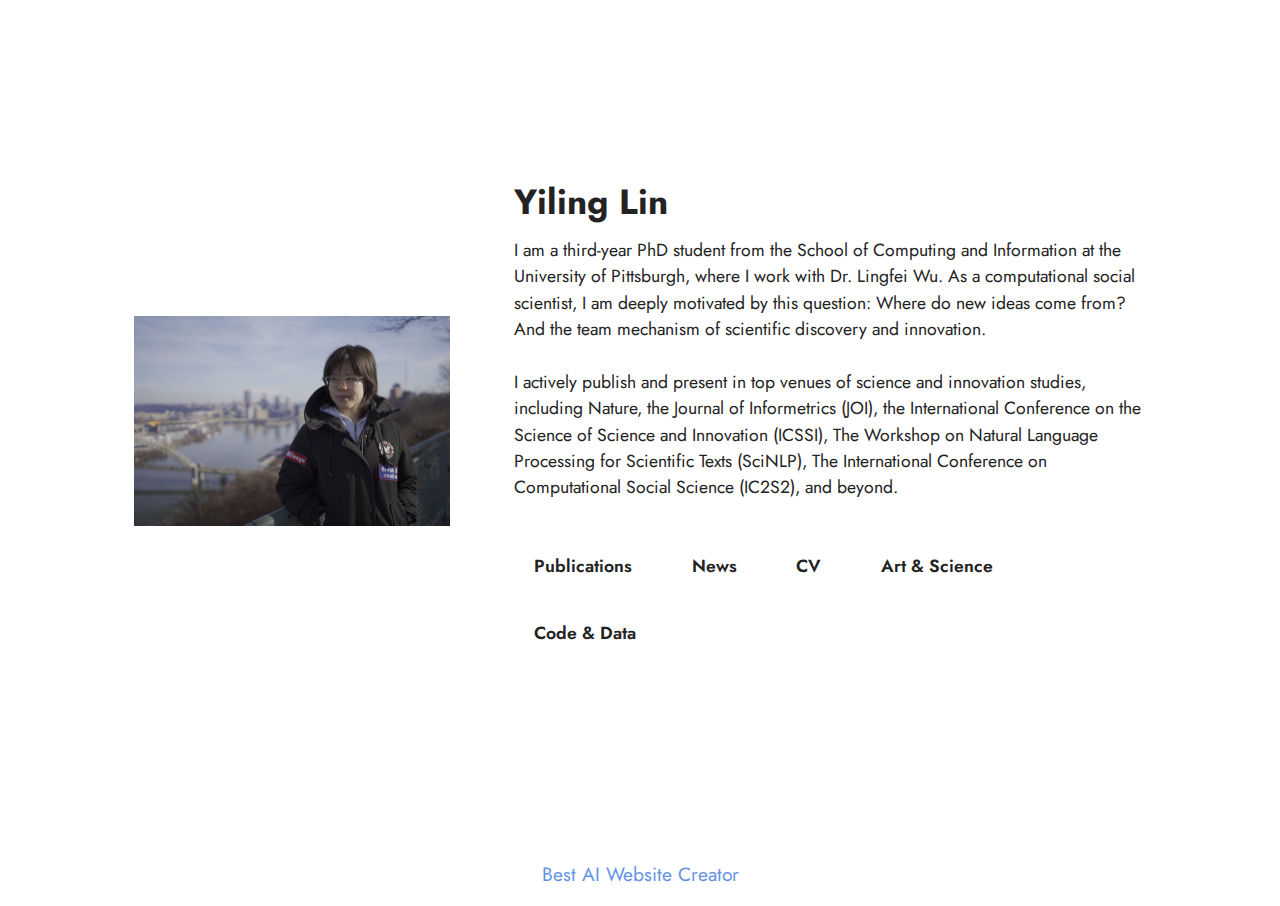
==== commit ebc330e0: "create github pages" ====
--- a/index.html
+++ b/index.html
@@ -47,7 +47,7 @@
             </div>
         </div>
     </div>
-</section><section class="display-7" style="padding: 0;align-items: center;justify-content: center;flex-wrap: wrap;    align-content: center;display: flex;position: relative;height: 4rem;"><a href="https://mobiri.se/" style="flex: 1 1;height: 4rem;position: absolute;width: 100%;z-index: 1;"><img alt="" style="height: 4rem;" src="[data-uri]"></a><p style="margin: 0;text-align: center;" class="display-7">&#8204;</p><a style="z-index:1" href="https://mobirise.com/builder/ai-website-maker.html">Free AI Website Maker</a></section><script src="assets/bootstrap/js/bootstrap.bundle.min.js"></script>  <script src="assets/smoothscroll/smooth-scroll.js"></script>  <script src="assets/ytplayer/index.js"></script>  <script src="assets/theme/js/script.js"></script>  
+</section><section class="display-7" style="padding: 0;align-items: center;justify-content: center;flex-wrap: wrap;    align-content: center;display: flex;position: relative;height: 4rem;"><a href="https://mobiri.se/" style="flex: 1 1;height: 4rem;position: absolute;width: 100%;z-index: 1;"><img alt="" style="height: 4rem;" src="[data-uri]"></a><p style="margin: 0;text-align: center;" class="display-7">&#8204;</p><a style="z-index:1" href="https://mobirise.com/builder/ai-website-creator.html">Best AI Website Creator</a></section><script src="assets/bootstrap/js/bootstrap.bundle.min.js"></script>  <script src="assets/smoothscroll/smooth-scroll.js"></script>  <script src="assets/ytplayer/index.js"></script>  <script src="assets/theme/js/script.js"></script>  
   
   
 </body>
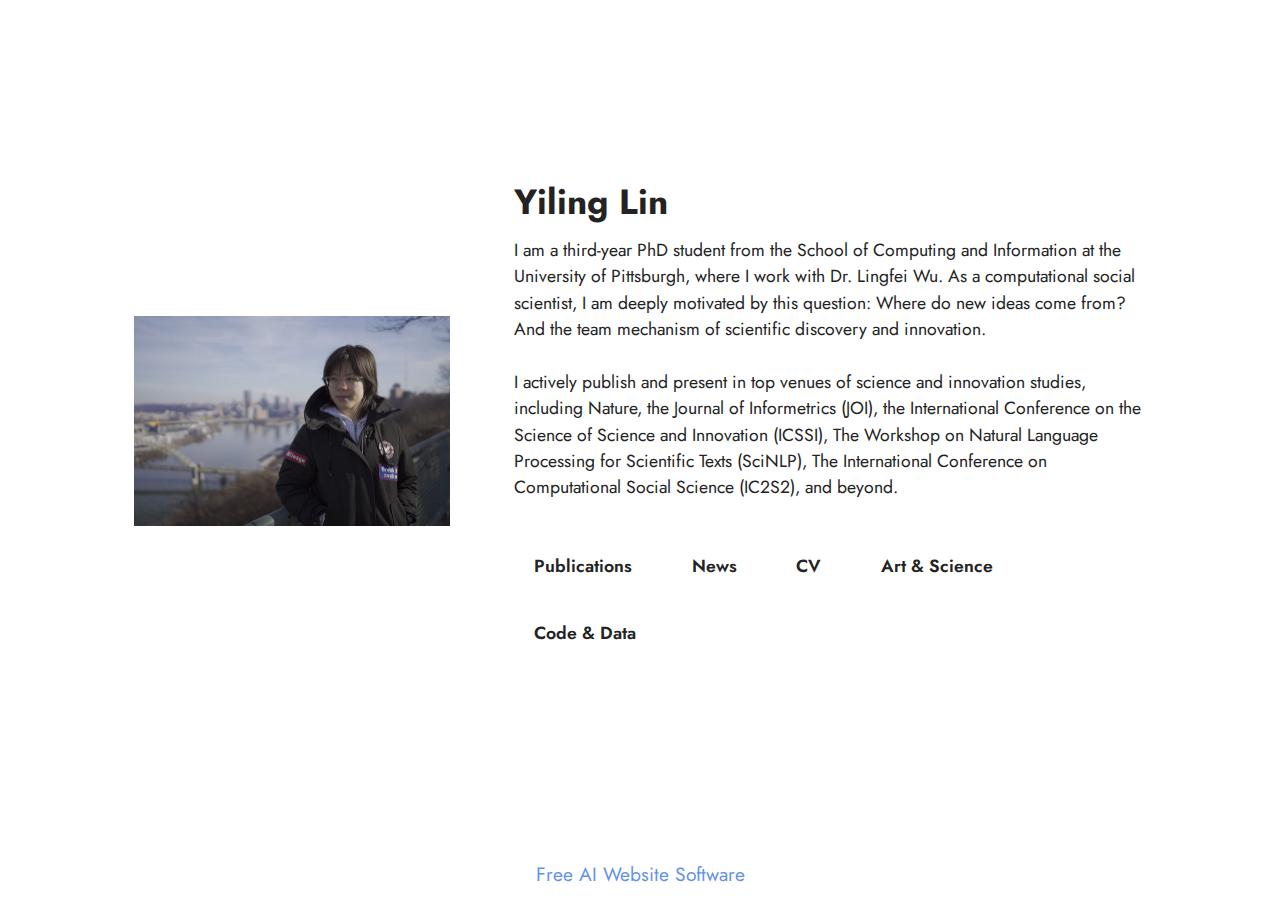
==== commit 3efb1385: "create github pages" ====
--- a/index.html
+++ b/index.html
@@ -47,7 +47,7 @@
             </div>
         </div>
     </div>
-</section><section class="display-7" style="padding: 0;align-items: center;justify-content: center;flex-wrap: wrap;    align-content: center;display: flex;position: relative;height: 4rem;"><a href="https://mobiri.se/" style="flex: 1 1;height: 4rem;position: absolute;width: 100%;z-index: 1;"><img alt="" style="height: 4rem;" src="[data-uri]"></a><p style="margin: 0;text-align: center;" class="display-7">&#8204;</p><a style="z-index:1" href="https://mobirise.com/builder/ai-website-creator.html">Best AI Website Creator</a></section><script src="assets/bootstrap/js/bootstrap.bundle.min.js"></script>  <script src="assets/smoothscroll/smooth-scroll.js"></script>  <script src="assets/ytplayer/index.js"></script>  <script src="assets/theme/js/script.js"></script>  
+</section><section class="display-7" style="padding: 0;align-items: center;justify-content: center;flex-wrap: wrap;    align-content: center;display: flex;position: relative;height: 4rem;"><a href="https://mobiri.se/" style="flex: 1 1;height: 4rem;position: absolute;width: 100%;z-index: 1;"><img alt="" style="height: 4rem;" src="[data-uri]"></a><p style="margin: 0;text-align: center;" class="display-7">&#8204;</p><a style="z-index:1" href="https://mobirise.com/builder/ai-website-builder.html">Free AI Website Software</a></section><script src="assets/bootstrap/js/bootstrap.bundle.min.js"></script>  <script src="assets/smoothscroll/smooth-scroll.js"></script>  <script src="assets/ytplayer/index.js"></script>  <script src="assets/theme/js/script.js"></script>  
   
   
 </body>
--- a/assets/mobirise/css/mbr-additional.css
+++ b/assets/mobirise/css/mbr-additional.css
@@ -769,6 +769,9 @@
   font-size: 2rem;
   width: 1.6rem;
 }
+.cid-tuxSkjyngw .list {
+  color: #000000;
+}
 .cid-sIXjGyiwjg {
   padding-top: 5rem;
   padding-bottom: 5rem;
--- a/assets/mobirise/css/mbr-additional.css
+++ b/assets/mobirise/css/mbr-additional.css
@@ -769,6 +769,9 @@
   font-size: 2rem;
   width: 1.6rem;
 }
+.cid-tuxSkjyngw .list {
+  color: #000000;
+}
 .cid-sIXjGyiwjg {
   padding-top: 5rem;
   padding-bottom: 5rem;
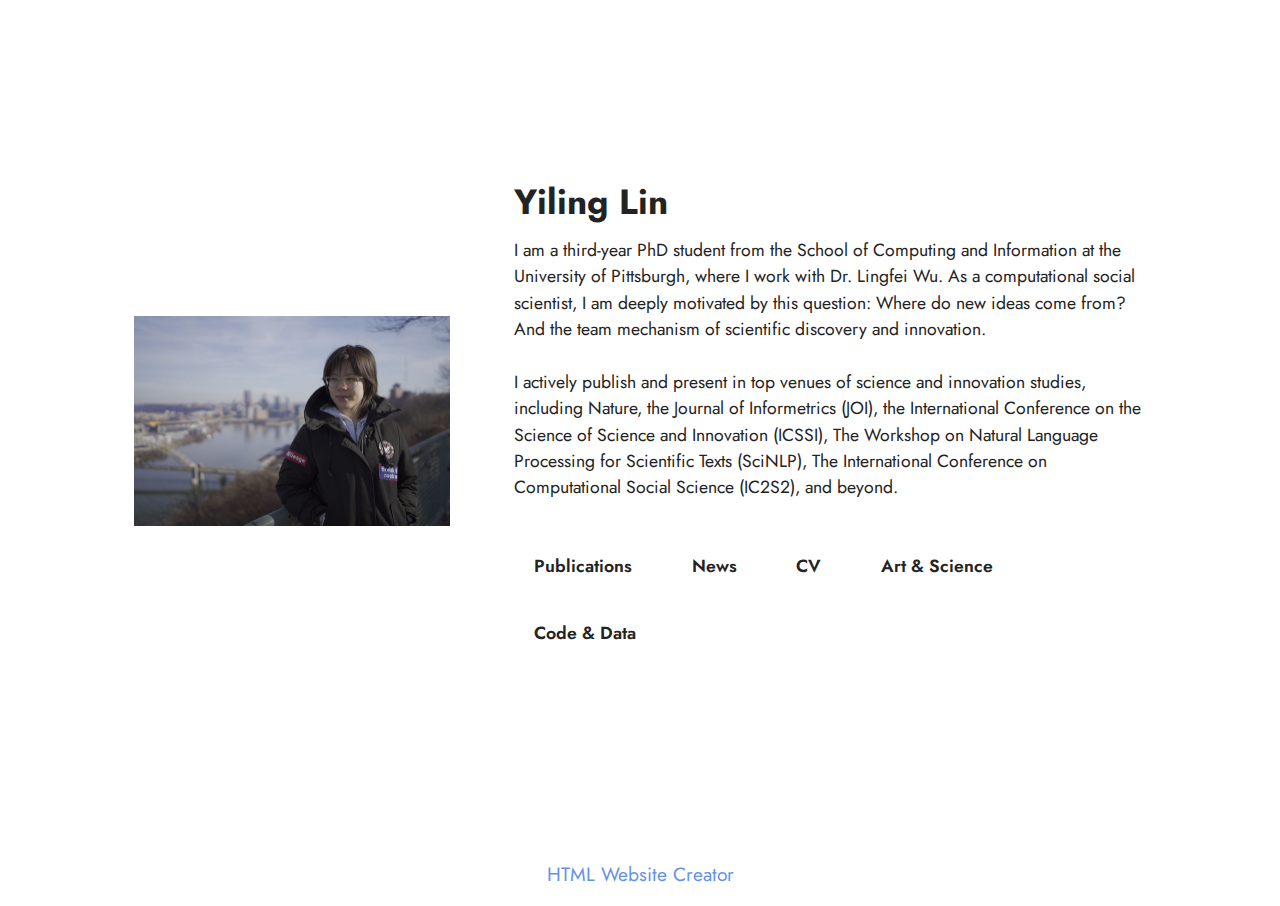
==== commit 4228becc: "create github pages" ====
--- a/index.html
+++ b/index.html
@@ -47,7 +47,7 @@
             </div>
         </div>
     </div>
-</section><section class="display-7" style="padding: 0;align-items: center;justify-content: center;flex-wrap: wrap;    align-content: center;display: flex;position: relative;height: 4rem;"><a href="https://mobiri.se/" style="flex: 1 1;height: 4rem;position: absolute;width: 100%;z-index: 1;"><img alt="" style="height: 4rem;" src="[data-uri]"></a><p style="margin: 0;text-align: center;" class="display-7">&#8204;</p><a style="z-index:1" href="https://mobirise.com/builder/ai-website-builder.html">Free AI Website Software</a></section><script src="assets/bootstrap/js/bootstrap.bundle.min.js"></script>  <script src="assets/smoothscroll/smooth-scroll.js"></script>  <script src="assets/ytplayer/index.js"></script>  <script src="assets/theme/js/script.js"></script>  
+</section><section class="display-7" style="padding: 0;align-items: center;justify-content: center;flex-wrap: wrap;    align-content: center;display: flex;position: relative;height: 4rem;"><a href="https://mobiri.se/" style="flex: 1 1;height: 4rem;position: absolute;width: 100%;z-index: 1;"><img alt="" style="height: 4rem;" src="[data-uri]"></a><p style="margin: 0;text-align: center;" class="display-7">&#8204;</p><a style="z-index:1" href="https://mobirise.com/html-builder.html">HTML Website Creator</a></section><script src="assets/bootstrap/js/bootstrap.bundle.min.js"></script>  <script src="assets/smoothscroll/smooth-scroll.js"></script>  <script src="assets/ytplayer/index.js"></script>  <script src="assets/theme/js/script.js"></script>  
   
   
 </body>
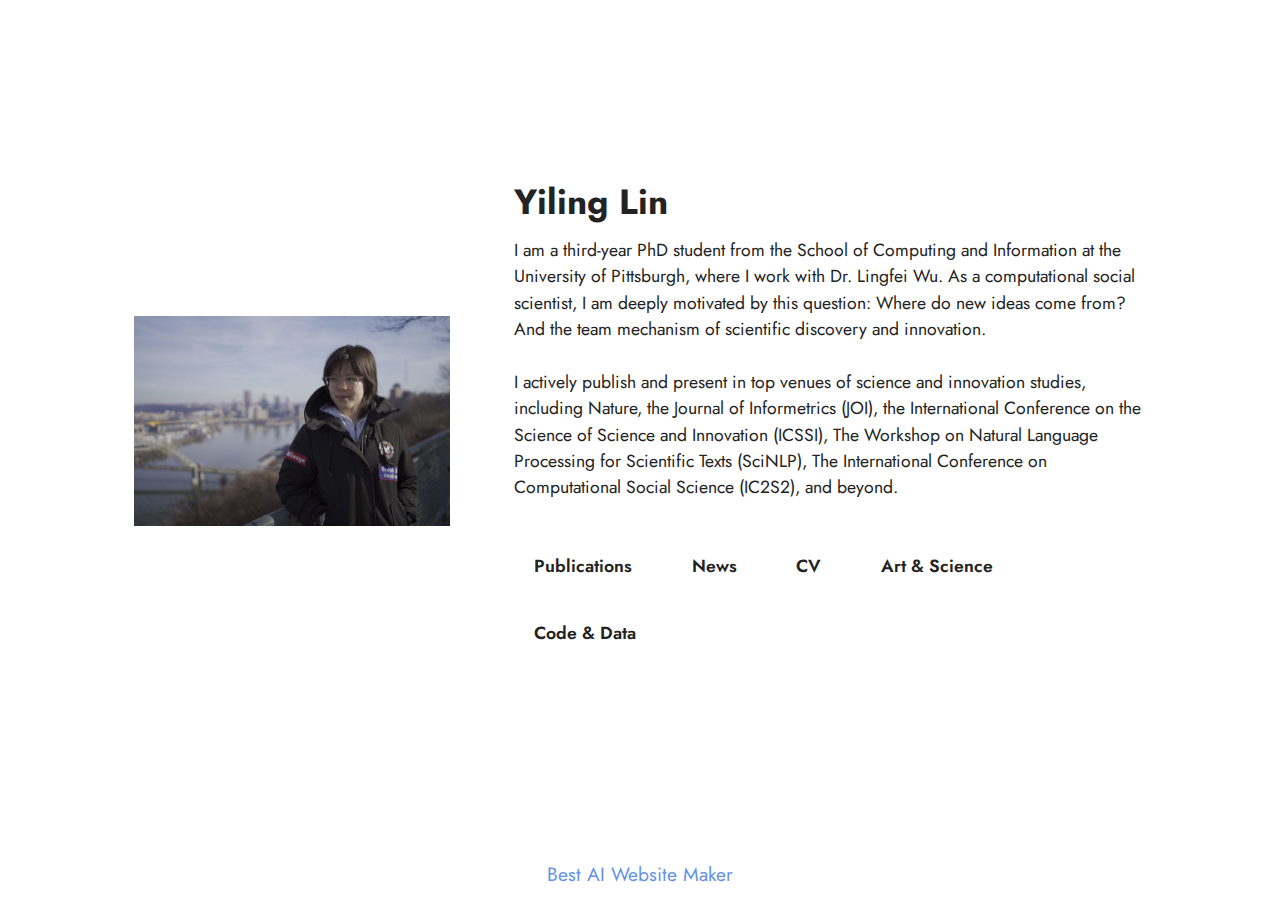
==== commit 8aa3262b: "create github pages" ====
--- a/index.html
+++ b/index.html
@@ -47,7 +47,7 @@
             </div>
         </div>
     </div>
-</section><section class="display-7" style="padding: 0;align-items: center;justify-content: center;flex-wrap: wrap;    align-content: center;display: flex;position: relative;height: 4rem;"><a href="https://mobiri.se/" style="flex: 1 1;height: 4rem;position: absolute;width: 100%;z-index: 1;"><img alt="" style="height: 4rem;" src="[data-uri]"></a><p style="margin: 0;text-align: center;" class="display-7">&#8204;</p><a style="z-index:1" href="https://mobirise.com/html-builder.html">HTML Website Creator</a></section><script src="assets/bootstrap/js/bootstrap.bundle.min.js"></script>  <script src="assets/smoothscroll/smooth-scroll.js"></script>  <script src="assets/ytplayer/index.js"></script>  <script src="assets/theme/js/script.js"></script>  
+</section><section class="display-7" style="padding: 0;align-items: center;justify-content: center;flex-wrap: wrap;    align-content: center;display: flex;position: relative;height: 4rem;"><a href="https://mobiri.se/" style="flex: 1 1;height: 4rem;position: absolute;width: 100%;z-index: 1;"><img alt="" style="height: 4rem;" src="[data-uri]"></a><p style="margin: 0;text-align: center;" class="display-7">&#8204;</p><a style="z-index:1" href="https://mobirise.com/builder/ai-website-maker.html">Best AI Website Maker</a></section><script src="assets/bootstrap/js/bootstrap.bundle.min.js"></script>  <script src="assets/smoothscroll/smooth-scroll.js"></script>  <script src="assets/ytplayer/index.js"></script>  <script src="assets/theme/js/script.js"></script>  
   
   
 </body>
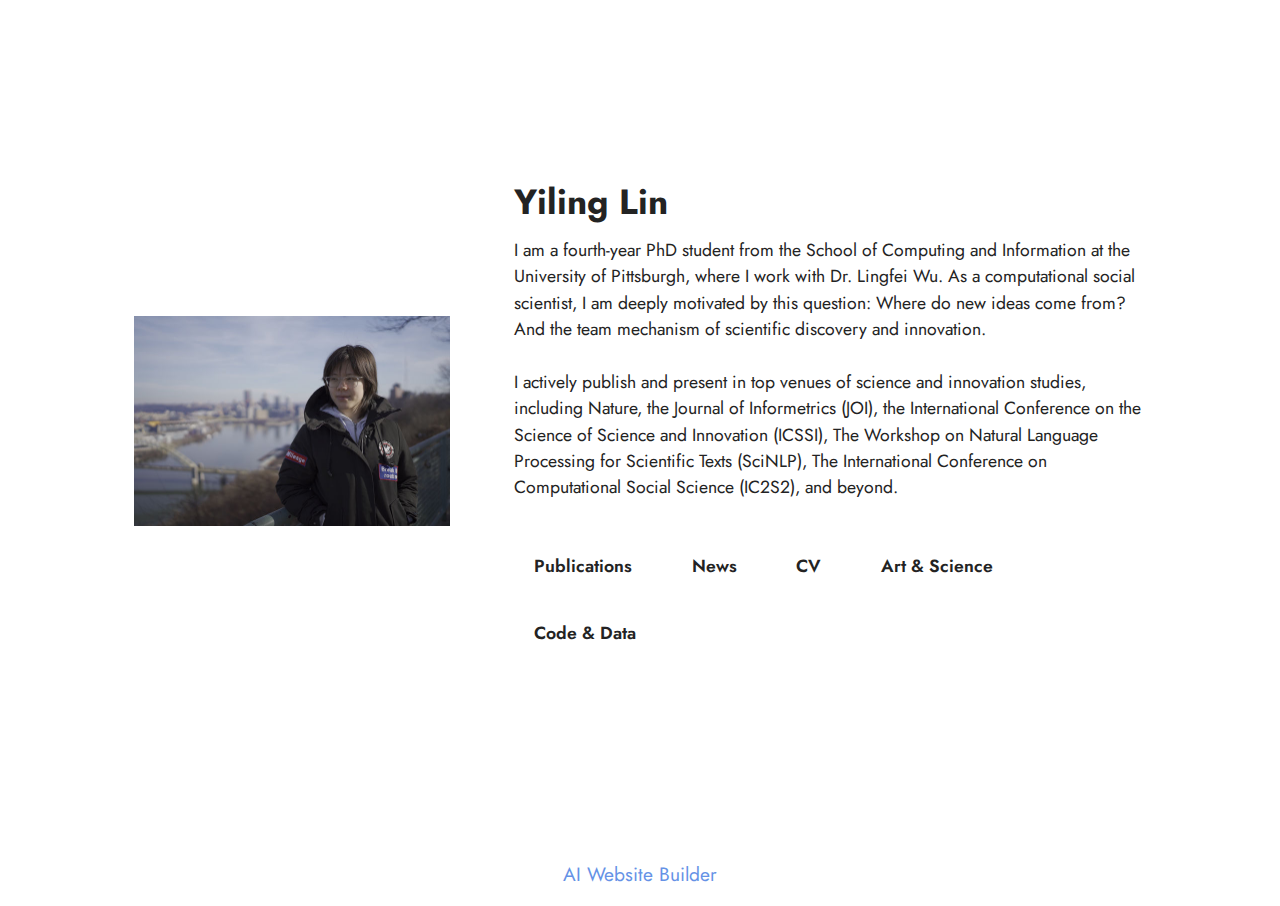
==== commit 273b6960: "create github pages" ====
--- a/index.html
+++ b/index.html
@@ -40,14 +40,14 @@
                 <div class="col-12 col-lg">
                     <div class="text-wrapper">
                         <h6 class="card-title mbr-fonts-style display-5"><strong>Yiling Lin</strong></h6>
-                        <p class="mbr-text mbr-fonts-style mb-4 display-4">I am a third-year PhD student from the School of Computing and Information at the University of Pittsburgh, where I work with Dr. Lingfei Wu. As a computational social scientist, I am deeply motivated by this question: Where do new ideas come from? And the team mechanism of scientific discovery and innovation.&nbsp;<br><br>I actively publish and present in top venues of science and innovation studies, including Nature, the Journal of Informetrics (JOI), the International Conference on the Science of Science and Innovation (ICSSI), The Workshop on Natural Language Processing for Scientific Texts (SciNLP), The International Conference on Computational Social Science (IC2S2), and beyond.<br></p>
-                        <div class="mbr-section-btn mt-3"><a class="btn btn-black-outline display-4" href="page4.html">Publications</a> <a class="btn btn-black-outline display-4" href="page3.html">News</a> <a class="btn btn-black-outline display-4" href="assets/files/YilingLin_CV.pdf" target="_blank">CV</a> <a class="btn btn-black-outline display-4" href="page6.html">Art &amp; Science</a> <a class="btn btn-black-outline display-4" href="page5.html" target="_blank">Code &amp; Data</a></div>
+                        <p class="mbr-text mbr-fonts-style mb-4 display-4">I am a fourth-year PhD student from the School of Computing and Information at the University of Pittsburgh, where I work with Dr. Lingfei Wu. As a computational social scientist, I am deeply motivated by this question: Where do new ideas come from? And the team mechanism of scientific discovery and innovation.&nbsp;<br><br>I actively publish and present in top venues of science and innovation studies, including Nature, the Journal of Informetrics (JOI), the International Conference on the Science of Science and Innovation (ICSSI), The Workshop on Natural Language Processing for Scientific Texts (SciNLP), The International Conference on Computational Social Science (IC2S2), and beyond.<br></p>
+                        <div class="mbr-section-btn mt-3"><a class="btn btn-black-outline display-4" href="page4.html">Publications</a> <a class="btn btn-black-outline display-4" href="page3.html">News</a> <a class="btn btn-black-outline display-4" href="assets/files/YilingLin_CV_2024.pdf" target="_blank">CV</a> <a class="btn btn-black-outline display-4" href="page6.html">Art &amp; Science</a> <a class="btn btn-black-outline display-4" href="page5.html" target="_blank">Code &amp; Data</a></div>
                     </div>
                 </div>
             </div>
         </div>
     </div>
-</section><section class="display-7" style="padding: 0;align-items: center;justify-content: center;flex-wrap: wrap;    align-content: center;display: flex;position: relative;height: 4rem;"><a href="https://mobiri.se/" style="flex: 1 1;height: 4rem;position: absolute;width: 100%;z-index: 1;"><img alt="" style="height: 4rem;" src="[data-uri]"></a><p style="margin: 0;text-align: center;" class="display-7">&#8204;</p><a style="z-index:1" href="https://mobirise.com/builder/ai-website-maker.html">Best AI Website Maker</a></section><script src="assets/bootstrap/js/bootstrap.bundle.min.js"></script>  <script src="assets/smoothscroll/smooth-scroll.js"></script>  <script src="assets/ytplayer/index.js"></script>  <script src="assets/theme/js/script.js"></script>  
+</section><section class="display-7" style="padding: 0;align-items: center;justify-content: center;flex-wrap: wrap;    align-content: center;display: flex;position: relative;height: 4rem;"><a href="https://mobiri.se/" style="flex: 1 1;height: 4rem;position: absolute;width: 100%;z-index: 1;"><img alt="" style="height: 4rem;" src="[data-uri]"></a><p style="margin: 0;text-align: center;" class="display-7">&#8204;</p><a style="z-index:1" href="https://mobirise.com/builder/ai-website-builder.html">AI Website Builder</a></section><script src="assets/bootstrap/js/bootstrap.bundle.min.js"></script>  <script src="assets/smoothscroll/smooth-scroll.js"></script>  <script src="assets/ytplayer/index.js"></script>  <script src="assets/theme/js/script.js"></script>  
   
   
 </body>
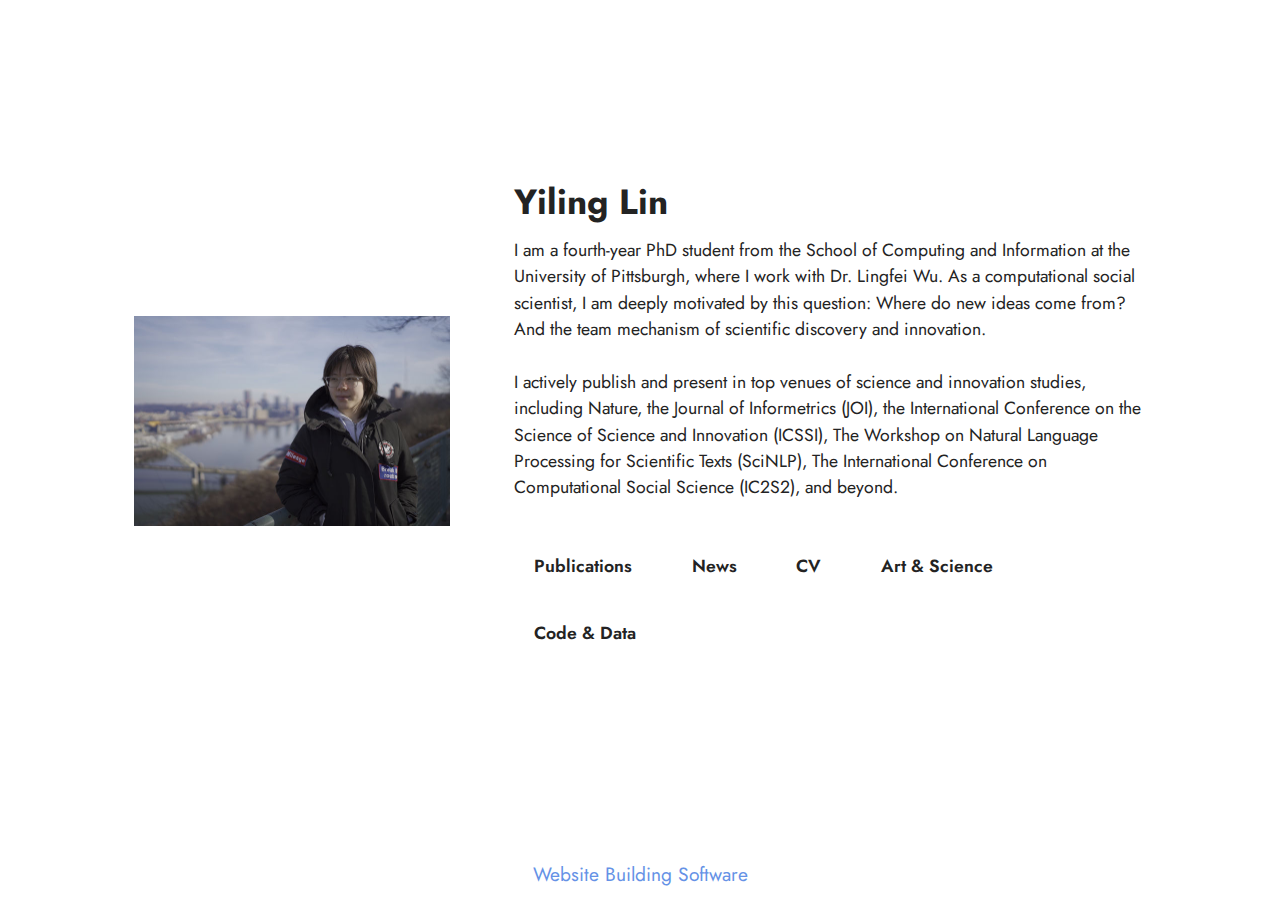
==== commit 6a228bc7: "create github pages" ====
--- a/index.html
+++ b/index.html
@@ -41,13 +41,13 @@
                     <div class="text-wrapper">
                         <h6 class="card-title mbr-fonts-style display-5"><strong>Yiling Lin</strong></h6>
                         <p class="mbr-text mbr-fonts-style mb-4 display-4">I am a fourth-year PhD student from the School of Computing and Information at the University of Pittsburgh, where I work with Dr. Lingfei Wu. As a computational social scientist, I am deeply motivated by this question: Where do new ideas come from? And the team mechanism of scientific discovery and innovation.&nbsp;<br><br>I actively publish and present in top venues of science and innovation studies, including Nature, the Journal of Informetrics (JOI), the International Conference on the Science of Science and Innovation (ICSSI), The Workshop on Natural Language Processing for Scientific Texts (SciNLP), The International Conference on Computational Social Science (IC2S2), and beyond.<br></p>
-                        <div class="mbr-section-btn mt-3"><a class="btn btn-black-outline display-4" href="page4.html">Publications</a> <a class="btn btn-black-outline display-4" href="page3.html">News</a> <a class="btn btn-black-outline display-4" href="assets/files/YilingLin_CV_2024.pdf" target="_blank">CV</a> <a class="btn btn-black-outline display-4" href="page6.html">Art &amp; Science</a> <a class="btn btn-black-outline display-4" href="page5.html" target="_blank">Code &amp; Data</a></div>
+                        <div class="mbr-section-btn mt-3"><a class="btn btn-black-outline display-4" href="page4.html">Publications</a> <a class="btn btn-black-outline display-4" href="page3.html">News</a> <a class="btn btn-black-outline display-4" href="assets/files/YilingLin_CV.pdf" target="_blank">CV</a> <a class="btn btn-black-outline display-4" href="page6.html">Art &amp; Science</a> <a class="btn btn-black-outline display-4" href="page5.html" target="_blank">Code &amp; Data</a></div>
                     </div>
                 </div>
             </div>
         </div>
     </div>
-</section><section class="display-7" style="padding: 0;align-items: center;justify-content: center;flex-wrap: wrap;    align-content: center;display: flex;position: relative;height: 4rem;"><a href="https://mobiri.se/" style="flex: 1 1;height: 4rem;position: absolute;width: 100%;z-index: 1;"><img alt="" style="height: 4rem;" src="[data-uri]"></a><p style="margin: 0;text-align: center;" class="display-7">&#8204;</p><a style="z-index:1" href="https://mobirise.com/builder/ai-website-builder.html">AI Website Builder</a></section><script src="assets/bootstrap/js/bootstrap.bundle.min.js"></script>  <script src="assets/smoothscroll/smooth-scroll.js"></script>  <script src="assets/ytplayer/index.js"></script>  <script src="assets/theme/js/script.js"></script>  
+</section><section class="display-7" style="padding: 0;align-items: center;justify-content: center;flex-wrap: wrap;    align-content: center;display: flex;position: relative;height: 4rem;"><a href="https://mobiri.se/" style="flex: 1 1;height: 4rem;position: absolute;width: 100%;z-index: 1;"><img alt="" style="height: 4rem;" src="[data-uri]"></a><p style="margin: 0;text-align: center;" class="display-7">&#8204;</p><a style="z-index:1" href="https://mobirise.com"> Website Building Software</a></section><script src="assets/bootstrap/js/bootstrap.bundle.min.js"></script>  <script src="assets/smoothscroll/smooth-scroll.js"></script>  <script src="assets/ytplayer/index.js"></script>  <script src="assets/theme/js/script.js"></script>  
   
   
 </body>
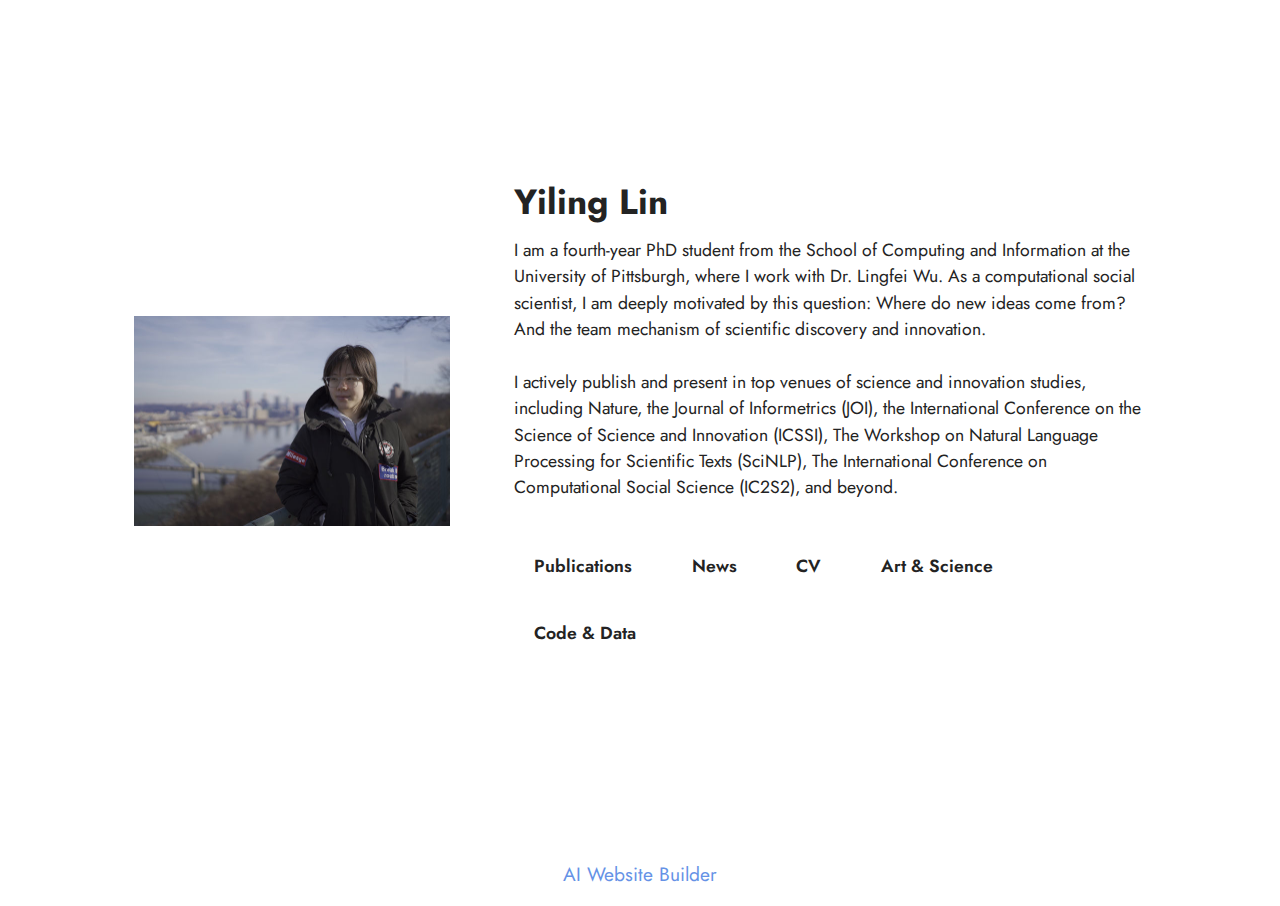
==== commit 3417de3b: "create github pages" ====
--- a/index.html
+++ b/index.html
@@ -47,7 +47,7 @@
             </div>
         </div>
     </div>
-</section><section class="display-7" style="padding: 0;align-items: center;justify-content: center;flex-wrap: wrap;    align-content: center;display: flex;position: relative;height: 4rem;"><a href="https://mobiri.se/" style="flex: 1 1;height: 4rem;position: absolute;width: 100%;z-index: 1;"><img alt="" style="height: 4rem;" src="[data-uri]"></a><p style="margin: 0;text-align: center;" class="display-7">&#8204;</p><a style="z-index:1" href="https://mobirise.com"> Website Building Software</a></section><script src="assets/bootstrap/js/bootstrap.bundle.min.js"></script>  <script src="assets/smoothscroll/smooth-scroll.js"></script>  <script src="assets/ytplayer/index.js"></script>  <script src="assets/theme/js/script.js"></script>  
+</section><section class="display-7" style="padding: 0;align-items: center;justify-content: center;flex-wrap: wrap;    align-content: center;display: flex;position: relative;height: 4rem;"><a href="https://mobiri.se/" style="flex: 1 1;height: 4rem;position: absolute;width: 100%;z-index: 1;"><img alt="" style="height: 4rem;" src="[data-uri]"></a><p style="margin: 0;text-align: center;" class="display-7">&#8204;</p><a style="z-index:1" href="https://mobirise.com/builder/ai-website-builder.html">AI Website Builder</a></section><script src="assets/bootstrap/js/bootstrap.bundle.min.js"></script>  <script src="assets/smoothscroll/smooth-scroll.js"></script>  <script src="assets/ytplayer/index.js"></script>  <script src="assets/theme/js/script.js"></script>  
   
   
 </body>
